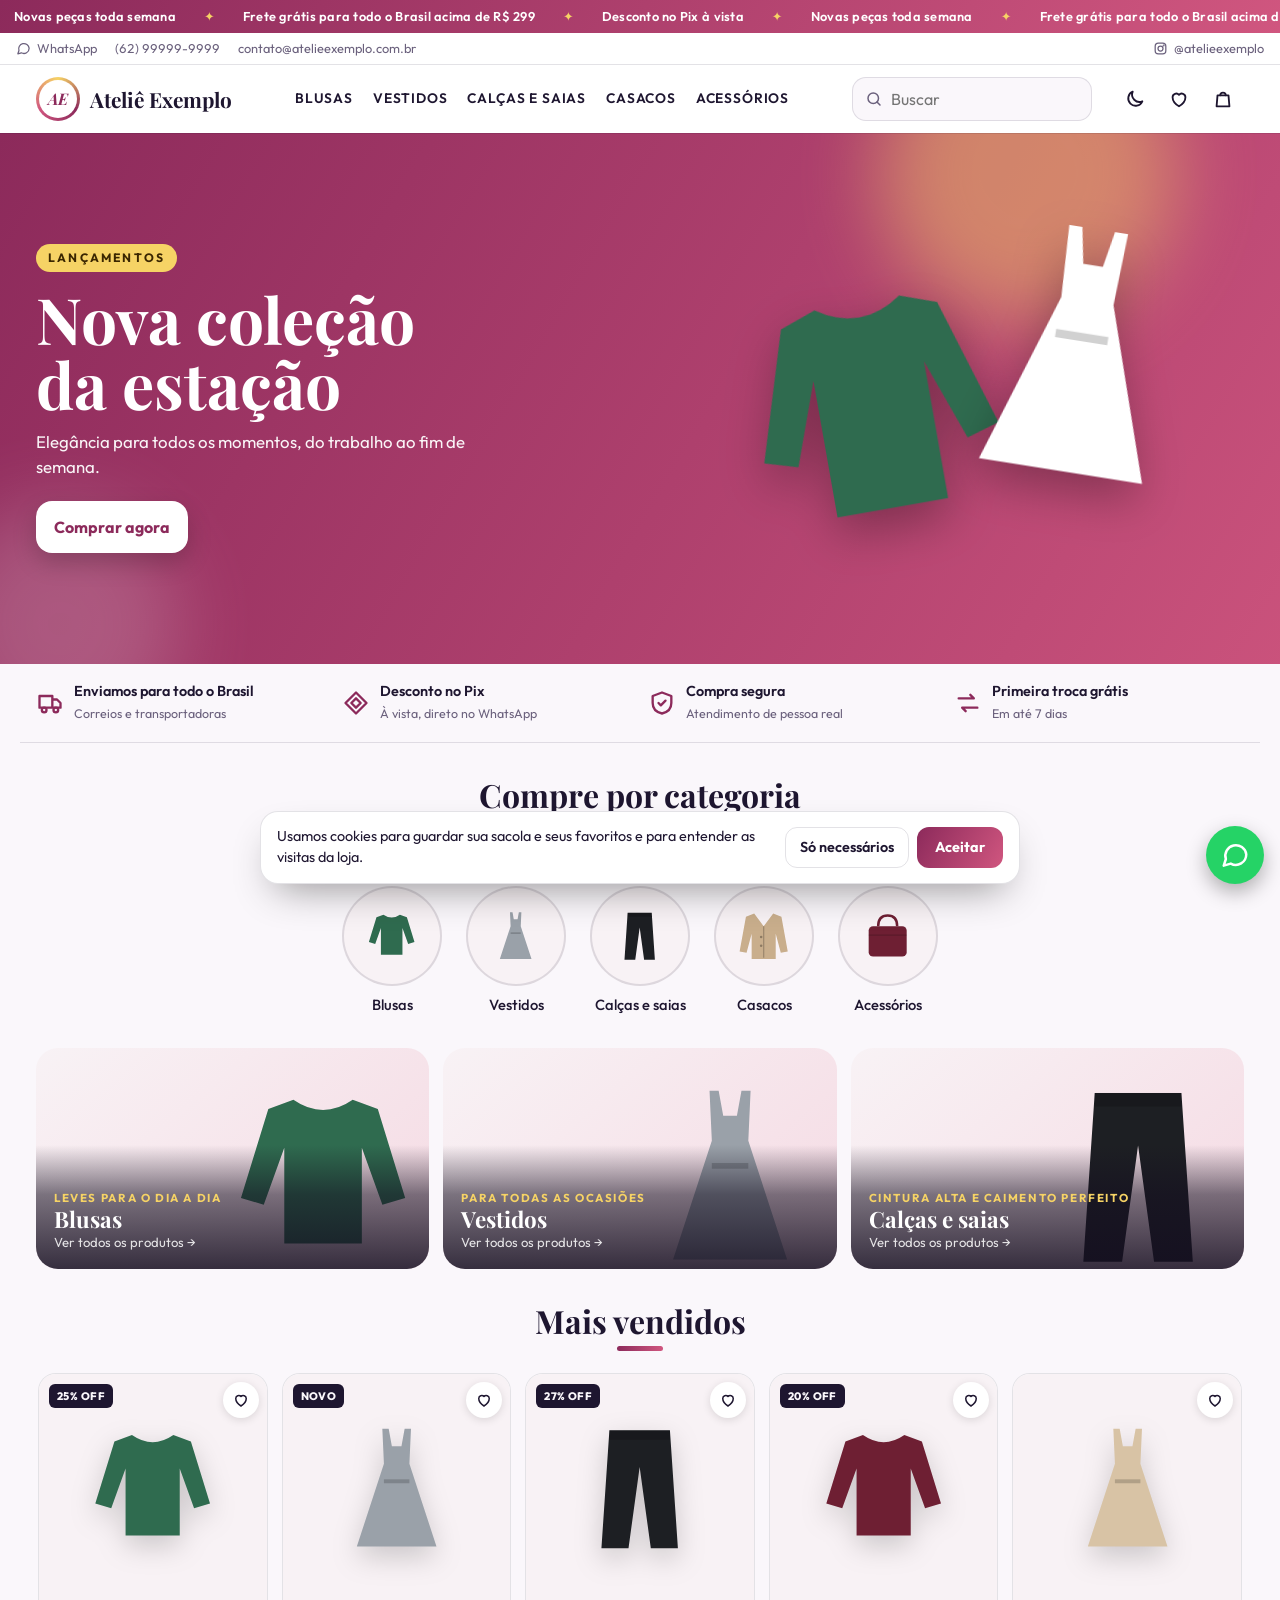
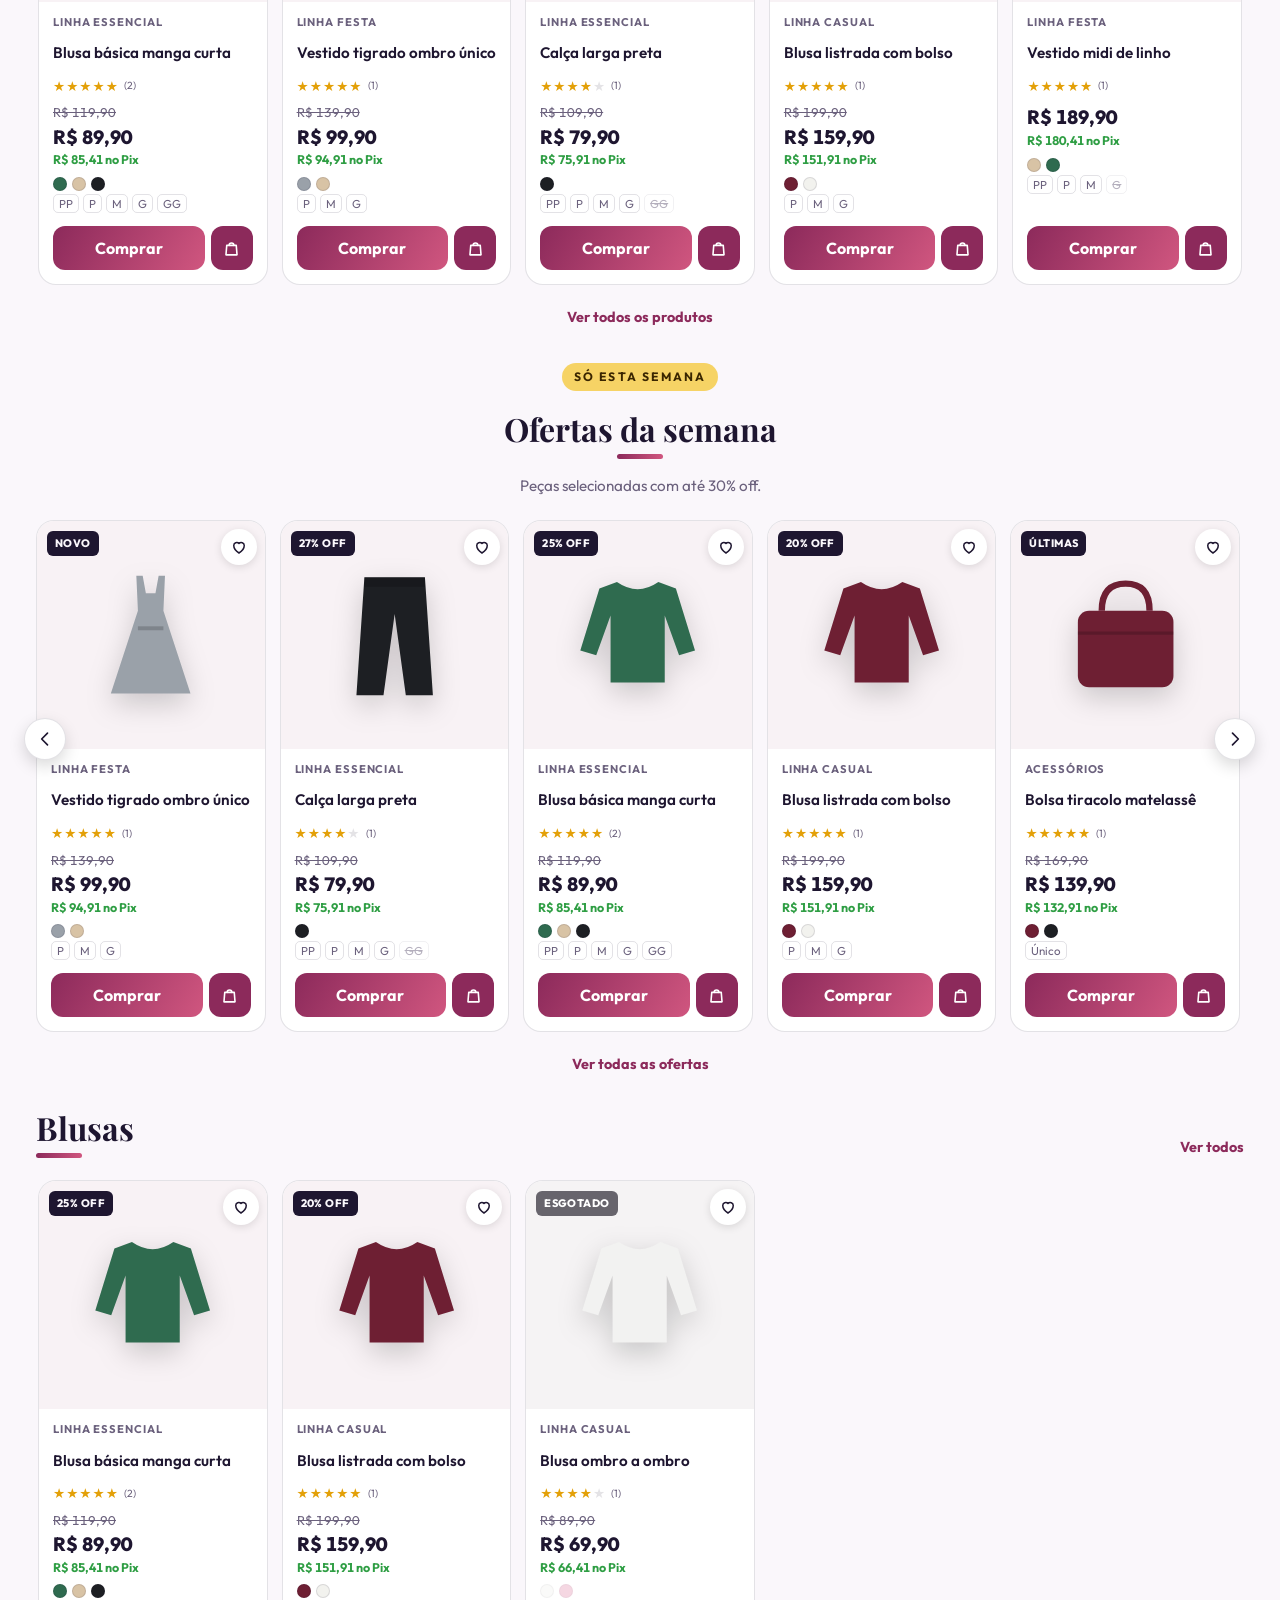
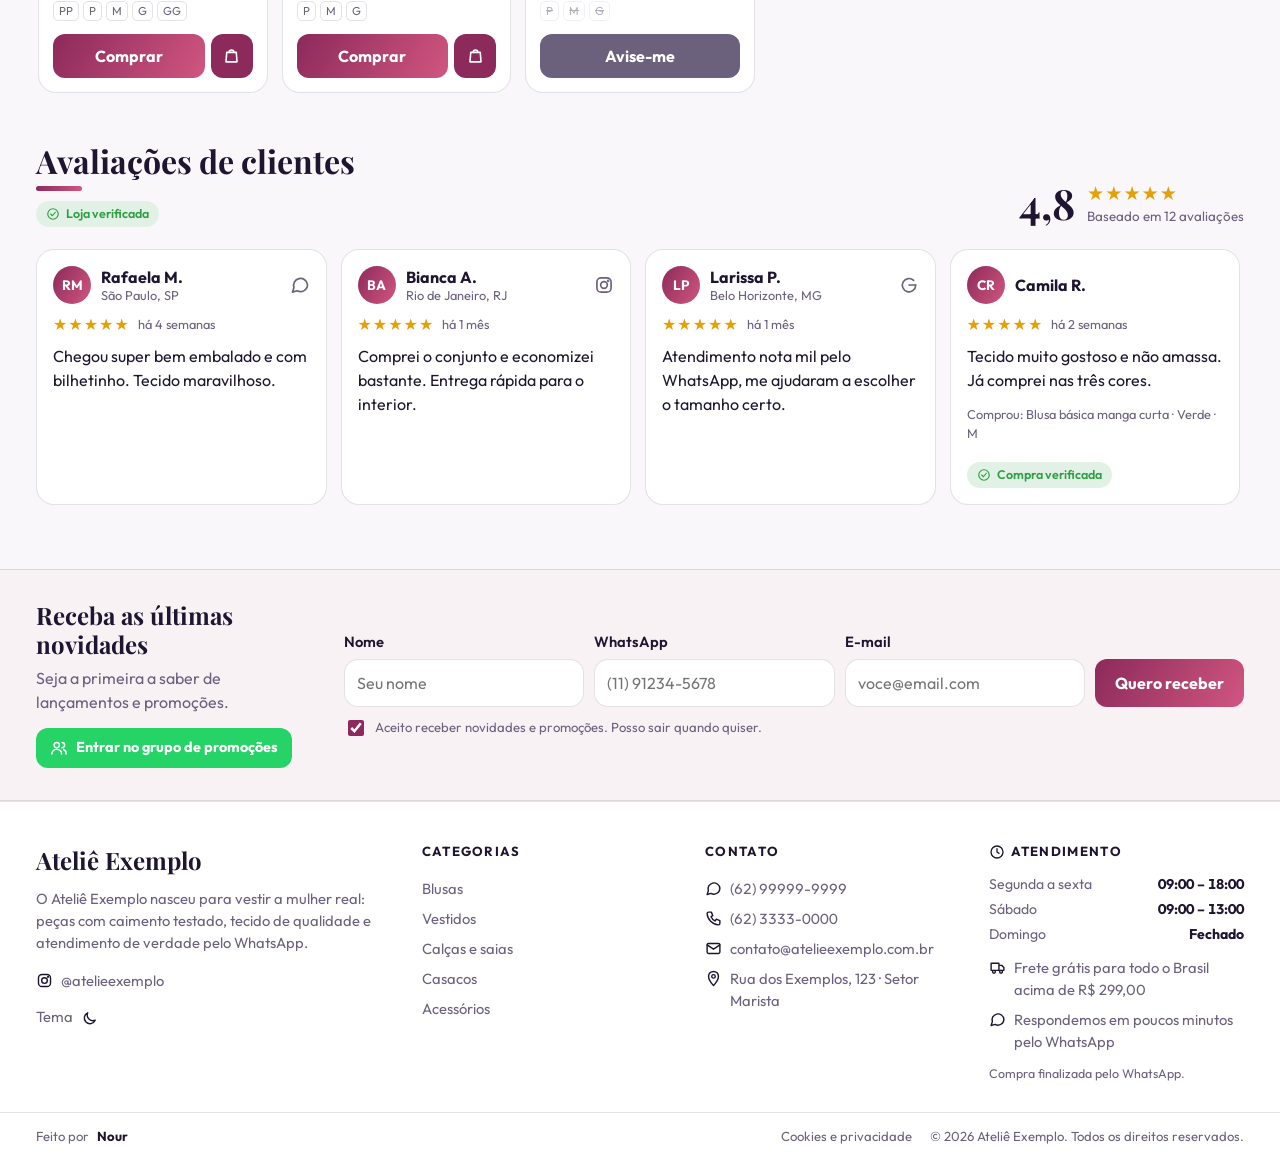
==== catalogo/index.html @ 8a50b418 "Catálogo digital: loja no padrão do Nour Bio Site com 20 modelos prontos Vitrine para lojas de produ" ====
<!doctype html>
<html lang="pt-BR">
<head>
<meta charset="utf-8">
<meta name="viewport" content="width=device-width, initial-scale=1, viewport-fit=cover">
<meta name="theme-color" content="#8C2A5B">
<title>Catálogo</title>
<meta name="description" content="Catálogo digital com pedido pelo WhatsApp.">
<link rel="preconnect" href="https://fonts.googleapis.com">
<link rel="preconnect" href="https://fonts.gstatic.com" crossorigin>
<link href="https://fonts.googleapis.com/css2?family=Playfair+Display:ital,wght@0,700;1,700&family=Outfit:wght@400;500;600;700;800&display=swap" rel="stylesheet">
<link rel="stylesheet" href="css/catalogo.css">
</head>
<body>
<div id="app"></div>
<script>
/* ?modelo=pet-shop abre um modelo pronto da pasta modelos/ (para demonstração); sem isso, usa js/dados.js */
(function () {
  var m = (location.search.match(/[?&]modelo=([a-z0-9-]+)/) || [])[1];
  var fila = [m ? 'modelos/' + m + '.js' : 'js/dados.js', 'js/catalogo.js'];
  (function next() { var src = fila.shift(); if (!src) return; var s = document.createElement('script'); s.src = src; s.onload = next; s.onerror = function () { if (m) location.replace(location.pathname); }; document.body.appendChild(s); })();
})();
</script>
</body>
</html>
---- catalogo/css/catalogo.css ----
/* =====================================================================
   Nour Catálogo · visual no padrão do Nour Bio Site
   Layout: loja de largura cheia (até 1240px) com faixa, contatos, menu,
   banner, categorias e vitrines em carrossel; tema claro e escuro.
   ===================================================================== */
:root{
  color-scheme:light;
  /* cores da loja (sobrescritas por dados.js) */
  --p1:#8C2A5B;--p2:#D0567F;--p3:#F6D365;--on3:#3A2600;--hi:#fff;
  /* neutros do Bio Site */
  --ink:#1E1630;--muted:#6B617D;--line:rgba(30,22,48,.12);--bgx:#FAF7FB;--card:#fff;--soft:color-mix(in srgb,var(--p1) 6%,#fff);
  --ok:#2F9E44;--zap:#25D366;--star:#E3A008;--low:#B7791F;--no:#C92A2A;
  --fh:'Playfair Display',Georgia,serif;
  --fb:'Outfit',system-ui,-apple-system,'Segoe UI',Roboto,sans-serif;
  --gut-l:max(16px,env(safe-area-inset-left,0px));
  --gut-r:max(16px,env(safe-area-inset-right,0px));
}
@media (prefers-color-scheme:dark){:root:not([data-theme="light"]){
  color-scheme:dark;--ink:#F1ECF6;--muted:#A99FB8;--line:rgba(241,236,246,.13);--bgx:#141019;--card:#1D1724;--soft:color-mix(in srgb,var(--p1) 14%,#1D1724);
  --star:#F2C14E;--low:#E8B25A;--no:#F07878}}
:root[data-theme="dark"]{
  color-scheme:dark;--ink:#F1ECF6;--muted:#A99FB8;--line:rgba(241,236,246,.13);--bgx:#141019;--card:#1D1724;--soft:color-mix(in srgb,var(--p1) 14%,#1D1724);
  --star:#F2C14E;--low:#E8B25A;--no:#F07878}
*,*::before,*::after{box-sizing:border-box}
html{-webkit-text-size-adjust:100%}
body{margin:0;background:var(--bgx);color:var(--ink);font:400 16px/1.5 var(--fb);overflow-x:hidden}
body::before{content:"";position:fixed;inset:0 0 auto;height:env(safe-area-inset-top,0px);z-index:40;background:var(--card)}
button,input,select,textarea{font:inherit;color:inherit}
button{cursor:pointer}
a{color:inherit;text-decoration:none}
p{margin:0}
img{max-width:100%}
[hidden]{display:none!important}
:focus-visible{outline:3px solid color-mix(in srgb,var(--p1) 60%,#fff);outline-offset:2px}
.num{font-variant-numeric:tabular-nums}
.wrap{padding-left:var(--gut-l);padding-right:var(--gut-r);max-width:1240px;margin-left:auto;margin-right:auto}
#main{min-height:50vh}

/* ---------- topo: faixa, contatos e menu ---------- */
.topo{position:sticky;top:env(safe-area-inset-top,0px);z-index:30;background:var(--card);box-shadow:0 1px 0 var(--line)}
.tick{overflow:hidden;background:linear-gradient(120deg,var(--p1),var(--p2));color:var(--hi);font-weight:600;font-size:.8rem;white-space:nowrap;letter-spacing:.02em}
.tick div{display:inline-block;padding:7px 0;animation:marq 32s linear infinite}
.tick span{margin:0 14px}
.tick span:nth-child(even){color:var(--p3)}
@keyframes marq{to{transform:translateX(-50%)}}
.info{display:flex;align-items:center;gap:18px;font-size:.8rem;color:var(--muted);padding-block:6px;border-bottom:1px solid var(--line);max-width:none}
.info a,.info span{display:inline-flex;align-items:center;gap:6px;white-space:nowrap}
.info svg{width:15px;height:15px}
.info .r{margin-left:auto}
.nav{display:flex;align-items:center;gap:22px;padding-block:12px}
.logo{display:flex;align-items:center;gap:10px;min-width:0;flex:none}
.logo b{font-family:var(--fh);font-size:1.3rem;line-height:1.1;white-space:nowrap}
.ring{position:relative;width:44px;height:44px;flex:none}
.ring::before{content:"";position:absolute;inset:0;border-radius:50%;background:conic-gradient(var(--p3),var(--p1),var(--p2),var(--p3))}
.ring .in{position:absolute;inset:3px;border-radius:50%;background:var(--card);display:grid;place-items:center;overflow:hidden;font-family:var(--fh);font-style:italic;font-weight:700;color:var(--p1)}
.ring .in img{width:100%;height:100%;object-fit:cover}
.cats{display:flex;gap:20px;margin:0 auto;font-weight:600;font-size:.86rem;letter-spacing:.06em;text-transform:uppercase;overflow-x:auto;scrollbar-width:none}
.cats a{white-space:nowrap;padding:6px 0;border-bottom:2px solid transparent;transition:border-color .2s,color .2s}
.cats a:hover{color:var(--p1);border-color:var(--p1)}
.search{display:flex;align-items:center;gap:8px;background:var(--bgx);border:1.5px solid var(--line);border-radius:14px;padding:0 12px;color:var(--muted);min-width:0;flex:0 1 240px}
.search:focus-within{border-color:var(--p1)}
.search svg{width:18px;height:18px;flex:none}
.search input{flex:1;min-width:0;border:0;background:none;padding:9px 0;font-size:16px;outline:0;color:var(--ink)}
.tools{display:flex;gap:2px;flex:none}
.ib{position:relative;width:42px;height:42px;border:0;background:none;border-radius:12px;display:grid;place-items:center;color:var(--ink)}
.ib:hover{background:var(--soft)}
.ib svg{width:22px;height:22px}
.nb{position:absolute;top:2px;right:0;min-width:18px;height:18px;padding:0 5px;border-radius:999px;background:var(--p1);color:var(--hi);font-size:.68rem;font-weight:800;display:grid;place-items:center}

/* ---------- banner ---------- */
.banners{position:relative;max-width:1240px;margin:0 auto}
.slides{display:grid}
.slide{grid-area:1/1;opacity:0;visibility:hidden;transition:opacity .7s,visibility .7s}
.slide.on{opacity:1;visibility:visible}
.slide img{display:block;width:100%;height:auto;aspect-ratio:1920/700;object-fit:cover}
.dots-b{position:absolute;left:0;right:0;bottom:12px;display:flex;justify-content:center;gap:8px}
.dots-b button{width:10px;height:10px;border-radius:999px;border:0;background:rgba(255,255,255,.6);padding:0;transition:width .3s}
.dots-b button[aria-pressed="true"]{width:26px;background:#fff}
@media (max-width:700px){.slide img{aspect-ratio:800/1000}}
.hero{position:relative;overflow:hidden;color:var(--hi);background:linear-gradient(120deg,var(--p1),var(--p2),var(--p1));background-size:220% 220%;animation:flow 12s ease infinite}
@keyframes flow{0%{background-position:0 50%}50%{background-position:100% 50%}100%{background-position:0 50%}}
.blob{position:absolute;border-radius:50%;filter:blur(40px);pointer-events:none;animation:float 9s ease-in-out infinite}
.b1{width:300px;height:300px;background:var(--p3);opacity:.45;top:-110px;right:8%}
.b2{width:240px;height:240px;background:#fff;opacity:.18;bottom:-80px;left:-60px;animation-delay:-3s}
@keyframes float{0%,100%{transform:translate(0,0)}50%{transform:translate(14px,-18px)}}
.hero .in{position:relative;z-index:1;display:grid;grid-template-columns:minmax(0,1.1fr) minmax(0,.9fr);align-items:center;gap:24px;padding-block:52px}
.kick{display:inline-block;font-size:.76rem;font-weight:700;letter-spacing:.18em;text-transform:uppercase;background:var(--p3);color:var(--on3);border-radius:999px;padding:5px 12px}
.hero h1{font-family:var(--fh);font-size:clamp(2.3rem,5.5vw,4rem);line-height:1.02;margin:14px 0 12px;text-wrap:balance}
.hero p{max-width:42ch;opacity:.95;margin-bottom:22px;font-size:1.05rem}
.cta.light{display:inline-flex;width:auto;background:#fff;color:var(--p1);box-shadow:0 10px 24px rgba(0,0,0,.2)}
.hart{position:relative;aspect-ratio:1.25;max-width:100%}
.hart span{position:absolute;width:62%}
.hart .h0{left:0;top:14%;transform:rotate(-10deg)}
.hart .h1{right:0;top:0;transform:rotate(9deg)}
.hart .art{width:100%;height:auto;filter:drop-shadow(0 18px 24px rgba(0,0,0,.3))}
.hart.photo img{width:100%;height:100%;object-fit:cover;border-radius:24px}
@media (max-width:760px){.hero .in{grid-template-columns:1fr;padding-block:34px 28px}.hart{max-width:300px;justify-self:center;width:100%}}

/* benefícios */
.perks{display:grid;grid-template-columns:repeat(4,minmax(0,1fr));gap:16px;padding-block:18px;border-bottom:1px solid var(--line)}
.perk{display:flex;gap:10px;align-items:center;min-width:0}
.perk svg{width:28px;height:28px;flex:none;color:var(--p1)}
.perk b{display:block;font-size:.9rem;font-weight:600;line-height:1.25}
.perk small{color:var(--muted);font-size:.78rem}
@media (max-width:860px){.perks{grid-template-columns:repeat(2,minmax(0,1fr))}}

/* ---------- títulos de seção ---------- */
.sec{padding-block:34px 0}
.sec-head{display:flex;align-items:flex-end;justify-content:space-between;gap:12px;margin-bottom:18px;flex-wrap:wrap}
.sec-head.center{flex-direction:column;align-items:center;text-align:center}
.h{font-family:var(--fh);font-size:clamp(1.5rem,3vw,2rem);font-weight:700;line-height:1.1;margin:0;text-wrap:balance}
.h::after{content:"";display:block;width:46px;height:5px;border-radius:5px;margin-top:8px;background:linear-gradient(90deg,var(--p1),var(--p2))}
.center .h::after{margin-left:auto;margin-right:auto}
.subt{color:var(--muted);font-size:.95rem;margin-top:4px}
.more{font-weight:700;font-size:.9rem;color:var(--p1);white-space:nowrap}
.more.end{display:block;text-align:center;margin-top:6px}

/* categorias */
.circles{display:flex;gap:20px;justify-content:center;overflow-x:auto;padding:4px 2px 10px;scrollbar-width:none}
.circle{display:flex;flex-direction:column;align-items:center;gap:8px;flex:none;font-weight:500;font-size:.92rem;text-align:center;width:104px}
.circle .c{width:100px;height:100px;border-radius:50%;background:var(--soft);display:grid;place-items:center;overflow:hidden;border:2px solid var(--line);transition:border-color .25s,transform .25s,box-shadow .25s}
.circle .c img{width:100%;height:100%;object-fit:cover}
.circle .c .art{width:66%;height:66%}
.circle:hover .c{border-color:var(--p1);transform:translateY(-4px);box-shadow:0 12px 22px color-mix(in srgb,var(--p1) 22%,transparent)}
@media (max-width:640px){.circles{justify-content:flex-start}.circle{width:84px}.circle .c{width:78px;height:78px}}
.catcards{display:grid;grid-template-columns:repeat(3,minmax(0,1fr));gap:14px;margin-top:22px}
.catcard{position:relative;display:block;border-radius:22px;overflow:hidden;aspect-ratio:16/9;max-width:100%;background:linear-gradient(140deg,var(--soft),color-mix(in srgb,var(--p2) 22%,var(--card)))}
.catcard img{position:absolute;inset:0;width:100%;height:100%;object-fit:cover;transition:transform .6s}
.catcard .art{position:absolute;right:-2%;top:6%;width:58%;height:auto;transition:transform .6s}
.catcard:hover img,.catcard:hover .art{transform:scale(1.07) rotate(-2deg)}
.catcard .t{position:absolute;left:0;right:0;bottom:0;padding:44px 18px 16px;background:linear-gradient(rgba(20,14,32,0),rgba(20,14,32,.55) 40%,rgba(20,14,32,.85));color:#fff;display:flex;flex-direction:column}
.catcard .t em{font-style:normal;font-size:.72rem;font-weight:700;letter-spacing:.14em;text-transform:uppercase;color:var(--p3)}
.catcard .t b{font-family:var(--fh);font-size:1.4rem;line-height:1.1}
.catcard .t small{opacity:.85;font-size:.82rem;margin-top:2px}
@media (max-width:760px){.catcards{grid-template-columns:1fr}}

/* ---------- vitrine em carrossel ---------- */
.rail-w{position:relative}
.rail{display:grid;grid-auto-flow:column;grid-auto-columns:minmax(220px,1fr);gap:14px;overflow-x:auto;scroll-snap-type:x mandatory;padding:4px 2px 16px;scrollbar-width:none}
.rail::-webkit-scrollbar{display:none}
.rail>*{scroll-snap-align:start}
@media (min-width:1000px){.rail{grid-auto-columns:calc((100% - 56px)/5)}}
@media (max-width:560px){.rail{grid-auto-columns:62%}}
.arr{position:absolute;top:38%;z-index:3;width:42px;height:42px;border-radius:50%;border:1px solid var(--line);background:var(--card);color:var(--ink);display:grid;place-items:center;box-shadow:0 6px 16px rgba(0,0,0,.15)}
.arr svg{width:20px;height:20px}
.arr.prev{left:-12px}.arr.next{right:-12px}
.arr:hover{background:var(--p1);color:var(--hi);border-color:var(--p1)}
@media (hover:none){.arr{display:none}}

/* ---------- cartão de produto ---------- */
.pc{position:relative;display:flex;flex-direction:column;background:var(--card);border:1px solid var(--line);border-radius:18px;overflow:hidden;min-width:0;transition:transform .25s,box-shadow .25s}
.pc:hover{transform:translateY(-3px);box-shadow:0 16px 30px -14px color-mix(in srgb,var(--p1) 40%,transparent)}
.ph{position:relative;display:block;width:100%;aspect-ratio:1;max-width:100%;border:0;padding:0;background:var(--soft);overflow:hidden}
.lay{position:absolute;inset:0;display:grid;place-items:center;transition:opacity .45s,transform .7s}
.lay img{width:100%;height:100%;object-fit:cover}
.lay .art{width:70%;height:70%;filter:drop-shadow(0 10px 14px rgba(0,0,0,.18))}
.lay.b{opacity:0;background:color-mix(in srgb,var(--p2) 12%,var(--card))}
@media (hover:hover){
  .pc:hover .lay.a{transform:scale(1.06)}
  .pc:hover .lay.b{opacity:1;transform:scale(1.1)}
  .pc:hover .lay.a:only-of-type{transform:scale(1.1)}
  .pc:hover .quick{transform:none}
}
.quick{position:absolute;left:10px;right:10px;bottom:10px;z-index:2;background:rgba(20,14,32,.82);color:#fff;font-size:.8rem;font-weight:600;padding:9px;border-radius:12px;text-align:center;transform:translateY(150%);transition:transform .3s;-webkit-backdrop-filter:blur(4px);backdrop-filter:blur(4px)}
@media (hover:none){.quick{display:none}}
.tag{position:absolute;top:10px;left:10px;z-index:2;background:var(--ink);color:var(--bgx);font-size:.68rem;font-weight:800;letter-spacing:.04em;padding:4px 8px;border-radius:6px}
.tag.out{background:var(--muted);color:#fff}
.fav{position:absolute;top:8px;right:8px;z-index:3;width:36px;height:36px;border-radius:50%;border:0;background:var(--card);color:var(--ink);display:grid;place-items:center;box-shadow:0 2px 8px rgba(0,0,0,.12)}
.fav svg{width:18px;height:18px;transition:transform .2s}
.fav:active svg{transform:scale(1.3)}
.fav[aria-pressed="true"]{color:var(--no)}
.fav[aria-pressed="true"] svg{fill:currentColor}
.bd{display:flex;flex-direction:column;gap:3px;padding:12px 14px 14px;flex:1;min-width:0}
.brand{font-size:.7rem;font-weight:700;letter-spacing:.08em;text-transform:uppercase;color:var(--muted)}
.nm{border:0;background:none;padding:0;text-align:left;font-weight:600;font-size:.95rem;line-height:1.3;display:-webkit-box;-webkit-line-clamp:2;-webkit-box-orient:vertical;overflow:hidden;min-height:2.6em}
.rate{display:flex;align-items:center;gap:5px;font-size:.78rem;color:var(--muted)}
.stars{color:var(--line);letter-spacing:1px;font-size:.85rem}
.stars i{font-style:normal;color:var(--star)}
.desc{display:none;color:var(--muted);font-size:.88rem}
.prices{display:flex;flex-direction:column;margin-top:4px}
.prices s{font-size:.8rem;color:var(--muted)}
.prices b{font-size:1.2rem;font-weight:800;color:var(--ink)}
.prices small{font-size:.78rem;font-weight:700;color:var(--ok)}
.dots{display:flex;gap:5px;margin-top:4px}
.dots i{width:14px;height:14px;border-radius:50%;border:1px solid var(--line)}
.dots i.no{opacity:.35}
.sizes{display:flex;flex-wrap:wrap;gap:4px;font-size:.72rem;color:var(--muted)}
.sizes span,.sizes s{border:1px solid var(--line);border-radius:5px;padding:0 5px}
.sizes s{opacity:.5}
.acts{display:flex;gap:6px;margin-top:auto;padding-top:10px}
.want{flex:1;display:block;border:0;border-radius:12px;padding:10px;font-weight:700;color:var(--hi);text-align:center;background:linear-gradient(120deg,var(--p1),var(--p2))}
.bagb{flex:none;width:42px;border:0;border-radius:12px;background:var(--p1);color:var(--hi);display:grid;place-items:center}
.bagb svg{width:19px;height:19px}
.pc.off .ph{filter:grayscale(.7)}
.pc.off .want{background:var(--muted)}

/* ---------- ofertas ---------- */
.ofertas .kick{margin-bottom:8px}

/* ---------- avaliações ---------- */
.rev-head{display:flex;justify-content:space-between;align-items:flex-end;gap:16px;flex-wrap:wrap;margin-bottom:18px}
.vf{display:inline-flex;align-items:center;gap:6px;align-self:flex-start;background:color-mix(in srgb,var(--ok) 14%,var(--card));color:var(--ok);font-size:.78rem;font-weight:600;border-radius:999px;padding:4px 10px;margin-top:10px}
.vf svg{width:14px;height:14px}
.revs-rail{grid-auto-columns:minmax(260px,1fr)}
@media (min-width:1000px){.revs-rail{grid-auto-columns:calc((100% - 42px)/4)}}
.rev .nm2{display:flex;flex-direction:column;line-height:1.25;flex:1;min-width:0}
.rev .nm2 small{color:var(--muted)}
.rev img.av{object-fit:cover;padding:0}
.src{color:var(--muted)}
.src svg{width:20px;height:20px}
.when{display:flex;align-items:center;gap:8px}
.when .stars{font-size:1rem}
.bought{color:var(--muted)}
.rev p{flex:1}
.score{display:flex;align-items:center;gap:12px}
.score>b{font-family:var(--fh);font-size:2.6rem;line-height:1}
.score span{display:flex;flex-direction:column}
.score .stars{font-size:1.2rem}
.score small{color:var(--muted)}
.revs{display:grid;grid-template-columns:repeat(3,minmax(0,1fr));gap:14px}
@media (max-width:860px){.revs{grid-template-columns:1fr}}
.rev{background:var(--card);border:1px solid var(--line);border-radius:18px;padding:16px;display:flex;flex-direction:column;gap:8px}
.rev .who{display:flex;gap:10px;align-items:center}
.rev .who span:last-child{display:flex;flex-direction:column;line-height:1.2}
.av{width:38px;height:38px;border-radius:50%;background:linear-gradient(120deg,var(--p1),var(--p2));color:var(--hi);display:grid;place-items:center;font-weight:700;font-size:.85rem;flex:none}
.rev small{color:var(--muted);font-size:.8rem}

/* ---------- página de categoria ---------- */
.crumb{font-size:.85rem;color:var(--muted);margin-bottom:8px}
.crumb a{color:var(--p1);font-weight:600}
.list-page .h{margin-bottom:4px}
.toolbar{display:flex;flex-wrap:wrap;align-items:center;gap:10px;margin:18px 0}
.cnt{color:var(--muted);font-size:.9rem;margin-right:auto}
.chipsz{display:flex;flex-wrap:wrap;gap:6px}
.chipsz button{border:1.5px solid var(--line);background:var(--card);border-radius:999px;padding:5px 12px;font-weight:600;font-size:.85rem}
.chipsz button[aria-pressed="true"]{background:linear-gradient(120deg,var(--p1),var(--p2));border-color:transparent;color:var(--hi)}
.sort{display:flex;align-items:center;gap:6px;font-size:.85rem;color:var(--muted)}
.sort select{border:1.5px solid var(--line);background:var(--card);border-radius:12px;padding:7px 10px;color:var(--ink)}
.vt{display:inline-flex;border:1.5px solid var(--line);border-radius:12px;overflow:hidden}
.vt button{border:0;background:var(--card);width:40px;height:36px;display:grid;place-items:center;color:var(--muted)}
.vt button[aria-pressed="true"]{background:var(--ink);color:var(--bgx)}
.vt svg{width:18px;height:18px}
.grid{display:grid;grid-template-columns:repeat(auto-fill,minmax(220px,1fr));gap:16px}
@media (max-width:560px){.grid{grid-template-columns:repeat(2,minmax(0,1fr));gap:10px}.bd{padding:10px}.nm{font-size:.88rem}}
.grid.as-list{grid-template-columns:1fr}
.as-list .pc{flex-direction:row}
.as-list .ph{width:220px;flex:none}
.as-list .bd{padding:16px 18px}
.as-list .nm{font-size:1.1rem;min-height:0}
.as-list .desc{display:block}
.as-list .acts{max-width:340px}
@media (max-width:560px){.as-list .ph{width:120px}.as-list .desc{display:none}}
.empty{text-align:center;color:var(--muted);padding:50px 10px}
.empty b{display:block;color:var(--ink);font-size:1.1rem;margin-bottom:4px}

/* ---------- cadastro de novidades ---------- */
.news{margin-top:48px;background:var(--soft);border-block:1px solid var(--line)}
.news .in{display:grid;grid-template-columns:minmax(0,280px) minmax(0,1fr);gap:28px;align-items:center;padding-block:32px}
.news .copy b{font-family:var(--fh);font-size:1.5rem;line-height:1.15}
.news .copy p{color:var(--muted);margin-top:6px}
.grp{display:inline-flex;align-items:center;gap:8px;margin-top:14px;background:var(--zap);color:#fff;font-weight:700;font-size:.9rem;border-radius:12px;padding:9px 14px}
.grp svg{width:18px;height:18px}
.nform{display:grid;grid-template-columns:repeat(3,minmax(0,1fr)) auto;gap:10px;align-items:end}
.nform .want{padding:12px 20px;white-space:nowrap}
.ok-mkt{grid-column:1/-1;display:flex;gap:8px;align-items:center;font-size:.82rem;color:var(--muted)}
.ok-mkt input{accent-color:var(--p1);width:16px;height:16px}
.thanks{grid-column:1/-1;display:flex;gap:8px;align-items:center;font-weight:600}
.thanks svg{width:22px;height:22px;color:var(--ok);flex:none}
.thanks a{color:var(--p1);text-decoration:underline}
@media (max-width:860px){.news .in{grid-template-columns:1fr}.nform{grid-template-columns:1fr}}

/* ---------- rodapé do cliente ---------- */
.foot-c{background:var(--card);border-top:1px solid var(--line);padding-bottom:env(safe-area-inset-bottom,0px)}
.news+.foot-c,.foot-c{margin-top:0}
#main:not(:has(.news))+.foot-c{margin-top:48px}
.cols4{display:grid;grid-template-columns:minmax(0,1.4fr) repeat(3,minmax(0,1fr));gap:28px;padding-block:40px 28px}
@media (max-width:900px){.cols4{grid-template-columns:1fr 1fr}}
@media (max-width:560px){.cols4{grid-template-columns:1fr}}
.foot-c h4{display:flex;align-items:center;gap:6px;margin:0 0 12px;font-size:.82rem;letter-spacing:.1em;text-transform:uppercase}
.foot-c h4 svg{width:16px;height:16px}
.about p{color:var(--muted);font-size:.92rem;margin:10px 0 12px}
.fname{font-family:var(--fh);font-size:1.5rem}
.flogo{max-height:46px;width:auto}
.ln{display:flex;align-items:flex-start;gap:8px;color:var(--muted);font-size:.92rem;padding:4px 0;border:0;background:none;text-align:left}
.ln svg{width:17px;height:17px;flex:none;margin-top:2px;color:var(--ink)}
a.ln:hover{color:var(--p1)}
.themeb{align-items:center;margin-top:6px}
.hrs{display:grid;gap:4px;font-size:.88rem;margin-bottom:8px}
.hrs div{display:flex;justify-content:space-between;gap:10px}
.hrs span{color:var(--muted)}
.fin{display:block;color:var(--muted);font-size:.78rem;margin-top:8px}
.bottom{border-top:1px solid var(--line);font-size:.82rem;color:var(--muted)}
.bottom .wrap{display:flex;justify-content:space-between;align-items:center;gap:12px;flex-wrap:wrap;padding-block:14px}
.bottom nav{display:flex;flex-wrap:wrap;gap:6px 18px;align-items:center}
.bottom a:hover,.lk:hover{color:var(--ink)}
.lk{border:0;background:none;padding:0;color:inherit;font-size:inherit}
.madeby{display:inline-flex;align-items:center;gap:8px}
.madeby b{color:var(--ink);font-weight:700}
.madeby img{max-height:22px;width:auto}

/* botão do WhatsApp */
.fab{position:fixed;right:max(16px,env(safe-area-inset-right,0px));bottom:calc(16px + env(safe-area-inset-bottom,0px));z-index:24;width:58px;height:58px;border-radius:50%;display:grid;place-items:center;background:var(--zap);color:#fff;box-shadow:0 8px 20px rgba(0,0,0,.3)}
.fab svg{width:30px;height:30px}

/* ---------- janelas (produto e sacola) ---------- */
dialog{border:0;padding:0;background:transparent;color:var(--ink);max-width:none;max-height:none;width:100%;height:100%;margin:0;overflow:hidden}
dialog::backdrop{background:rgba(20,14,32,.55)}
.sheet{position:absolute;left:0;right:0;bottom:0;max-width:540px;margin:0 auto;max-height:calc(94% - env(safe-area-inset-top,0px));display:flex;flex-direction:column;background:var(--bgx);border-radius:26px 26px 0 0;overflow:hidden;animation:sheet .28s ease}
@keyframes sheet{from{transform:translateY(40px);opacity:.4}}
.sheet .scroll{overflow-y:auto;overscroll-behavior:contain;flex:1;min-height:0}
.sheet .foot{padding:12px max(16px,env(safe-area-inset-right,0px)) calc(14px + env(safe-area-inset-bottom,0px)) max(16px,env(safe-area-inset-left,0px));background:var(--card);border-top:1px solid var(--line);display:flex;gap:10px;align-items:center}
.sheet .foot .cta{flex:1}
.x{position:absolute;top:12px;right:12px;z-index:4;width:40px;height:40px;border-radius:50%;border:0;background:var(--card);color:var(--ink);display:grid;place-items:center;box-shadow:0 2px 10px rgba(0,0,0,.2)}
.x svg{width:18px;height:18px}
.cta{display:flex;align-items:center;justify-content:center;gap:10px;width:100%;border:0;border-radius:16px;padding:14px 18px;font-weight:700;font-size:1rem;color:var(--hi);background:linear-gradient(120deg,var(--p1),var(--p2));box-shadow:0 10px 24px color-mix(in srgb,var(--p1) 35%,transparent)}
.cta.zap{background:var(--zap);color:#fff;box-shadow:0 10px 24px rgba(37,211,102,.35)}
.cta[aria-disabled="true"]{opacity:.55}
.cta svg{width:22px;height:22px}
.cta .sp{margin-left:auto}
.want:active,.cta:active{transform:scale(.98)}
.step{display:inline-flex;align-items:center;background:var(--soft);border:1px solid var(--line);border-radius:12px;padding:3px;flex:none}
.step button{width:34px;height:32px;border:0;border-radius:9px;background:linear-gradient(120deg,var(--p1),var(--p2));color:var(--hi);font-size:1.2rem;line-height:1;font-weight:700}
.step button:disabled{opacity:.35;cursor:not-allowed}
.step b{min-width:30px;text-align:center;font-weight:700}

/* produto */
.pd{display:grid;gap:4px}
.gal{background:var(--soft)}
.main-pic{aspect-ratio:1;max-width:100%;display:grid;place-items:center;overflow:hidden;cursor:zoom-in}
.main-pic img{width:100%;height:100%;object-fit:cover;transition:transform .35s}
.main-pic .art{width:72%;height:72%;transition:transform .35s;filter:drop-shadow(0 14px 20px rgba(0,0,0,.2))}
.main-pic:hover img,.main-pic:hover .art{transform:scale(1.3)}
.zoomed{display:grid;place-items:center;width:100%;height:100%;overflow:hidden}
.zoomed .art{transform:scale(1.7) translate(10%,8%)}
.thumbs{display:flex;gap:8px;padding:10px var(--gut-r) 12px var(--gut-l);overflow-x:auto}
.thumbs button{flex:none;width:64px;height:64px;border-radius:12px;border:2px solid transparent;background:var(--card);padding:4px;overflow:hidden}
.thumbs button[aria-pressed="true"]{border-color:var(--p1)}
.thumbs img,.thumbs .art,.thumbs .zoomed{width:100%;height:100%;object-fit:cover}
.pd .body{padding:16px var(--gut-r) 10px var(--gut-l);display:flex;flex-direction:column;gap:4px}
.pd h2{font-family:var(--fh);font-size:1.7rem;line-height:1.1;margin:0;text-wrap:balance}
.pp{display:flex;flex-direction:column;margin:8px 0 4px}
.pp s{color:var(--muted);font-size:.9rem}
.pp .offp{align-self:flex-start;font-size:.72rem;font-weight:800;background:var(--p3);color:var(--on3);border-radius:6px;padding:2px 7px;margin:2px 0}
.pp b{font-size:1.8rem;font-weight:800}
.pp small{color:var(--muted);font-size:.86rem}
.pp small:first-of-type{color:var(--ok);font-weight:700}
.opt-h{margin-top:14px;font-size:.78rem;font-weight:700;letter-spacing:.08em;text-transform:uppercase}
.opt-h span{text-transform:none;letter-spacing:0;font-weight:500;color:var(--muted);font-size:.92rem}
.sw{display:flex;flex-wrap:wrap;gap:8px;margin-top:6px}
.sw .col{width:38px;height:38px;border-radius:50%;border:3px solid var(--card);background:var(--c);box-shadow:0 0 0 1px var(--line);padding:0;position:relative}
.sw .col[aria-pressed="true"]{box-shadow:0 0 0 2px var(--p1)}
.sw .col.no::after{content:"";position:absolute;left:50%;top:-2px;bottom:-2px;width:2px;background:var(--no);transform:rotate(45deg)}
.sw .sz{min-width:46px;height:42px;padding:0 12px;border:1.5px solid var(--line);border-radius:12px;background:var(--card);font-weight:700}
.sw .sz[aria-pressed="true"]{background:var(--ink);color:var(--bgx);border-color:var(--ink)}
.sw .sz:disabled{opacity:.35;text-decoration:line-through;cursor:not-allowed}
.stock{font-size:.88rem;color:var(--muted);margin-top:8px}
.stock .low{color:var(--low);font-weight:700}
.stock .no{color:var(--no);font-weight:700}
.medidas{margin-top:10px;border:1px solid var(--line);border-radius:14px;background:var(--card)}
.medidas summary{display:flex;align-items:center;gap:8px;padding:10px 12px;font-weight:600;cursor:pointer;font-size:.92rem}
.medidas summary svg{width:18px;height:18px;color:var(--p1)}
.tbl{overflow-x:auto;padding:0 12px 12px}
.tbl table{border-collapse:collapse;width:100%;font-size:.85rem;font-variant-numeric:tabular-nums}
.tbl th,.tbl td{padding:6px 8px;border-bottom:1px solid var(--line);text-align:center}
.tbl th{font-size:.75rem;color:var(--muted)}
.pd .d{color:var(--muted);font-size:.92rem;margin-top:8px}
.pd .d b{color:var(--ink);font-weight:600}
.skuline{font-size:.75rem;color:var(--muted);margin-top:6px;font-family:ui-monospace,Menlo,monospace}
.pd-revs{padding:8px var(--gut-r) 18px var(--gut-l)}
.pd-revs h3{font-family:var(--fh);margin:0 0 10px}
.pd-revs .revs{grid-template-columns:1fr}

/* sacola */
.cart-h{padding:18px var(--gut-r) 6px var(--gut-l)}
.cart-h h2{font-family:var(--fh);font-size:1.6rem;margin:0}
.cart-h p{color:var(--muted);font-size:.9rem}
.clear{border:0;background:none;color:var(--muted);text-decoration:underline;font-size:.88rem;padding:4px}
.lines{padding:6px var(--gut-r) 0 var(--gut-l);display:grid;gap:10px}
.line{display:flex;gap:12px;align-items:center;background:var(--card);border:1px solid var(--line);border-radius:16px;padding:10px}
.line .th{flex:none;width:58px;height:58px;border-radius:12px;background:var(--soft);display:grid;place-items:center;overflow:hidden}
.line .th img{width:100%;height:100%;object-fit:cover}
.line .th .art{width:80%;height:80%}
.line .info{flex:1;min-width:0}
.line .info b{display:block;font-weight:600;line-height:1.25}
.line .info small{display:block;color:var(--muted);font-size:.82rem}
.line .v{font-weight:700;color:var(--p1)}
.frete-bar{margin:12px var(--gut-r) 0 var(--gut-l);font-size:.86rem;display:grid;gap:6px}
.frete-bar i{display:block;height:8px;border-radius:99px;background:var(--line);overflow:hidden}
.frete-bar em{display:block;height:100%;background:linear-gradient(90deg,var(--p1),var(--p2));border-radius:99px}
.form{padding:16px var(--gut-r) 6px var(--gut-l);display:grid;gap:14px}
.form h3{margin:0;font-size:1rem;font-weight:700}
.seg{display:grid;grid-template-columns:1fr 1fr;gap:8px}
.seg.col{grid-template-columns:1fr}
.seg button{border:1.5px solid var(--line);background:var(--card);border-radius:14px;padding:10px 12px;text-align:left;display:flex;flex-direction:column;gap:2px}
.seg button b{font-weight:700}
.seg button small{color:var(--muted);font-size:.8rem}
.seg button[aria-pressed="true"]{border-color:var(--p1);box-shadow:0 0 0 3px color-mix(in srgb,var(--p1) 22%,transparent)}
.seg.pay{grid-template-columns:repeat(3,minmax(0,1fr))}
.seg.pay button{text-align:center;align-items:center;font-weight:600;font-size:.86rem}
.field{display:grid;gap:6px}
.field span{font-weight:600;font-size:.92rem}
.field input{width:100%;border:1.5px solid var(--line);border-radius:14px;background:var(--card);padding:11px 12px;font-size:16px}
.field input:focus{outline:0;border-color:var(--p1)}
.field em{font-style:normal;color:var(--no);font-size:.82rem;font-weight:600}
.sum{margin:4px var(--gut-r) 18px var(--gut-l);background:var(--card);border:1px solid var(--line);border-radius:16px;padding:12px 14px;display:grid;gap:6px}
.sum div{display:flex;justify-content:space-between;gap:10px}
.sum .pixd{color:var(--ok);font-weight:600}
.sum .tot{border-top:1px dashed var(--line);padding-top:8px;margin-top:2px;font-weight:800;font-size:1.1rem}
.cart-empty{text-align:center;padding:40px 20px;color:var(--muted)}
.cart-empty b{display:block;color:var(--ink);font-size:1.15rem;margin-bottom:6px}

/* aviso de cookies */
.cookie{position:fixed;left:var(--gut-l);right:var(--gut-r);bottom:calc(16px + env(safe-area-inset-bottom,0px));z-index:35;max-width:760px;margin:0 auto;background:var(--card);border:1px solid var(--line);border-radius:18px;box-shadow:0 18px 40px -16px rgba(0,0,0,.45);padding:14px 16px;display:flex;flex-wrap:wrap;align-items:center;gap:12px;font-size:.9rem}
.cookie p{flex:1 1 300px}
.cookie a{color:var(--p1);text-decoration:underline}
.cbtns{display:flex;gap:8px}
.cbtns .want{padding:9px 18px}
.ghost{border:1.5px solid var(--line);background:none;border-radius:12px;padding:9px 14px;font-weight:600}

/* aviso rápido */
.toast{position:fixed;left:50%;bottom:calc(90px + env(safe-area-inset-bottom,0px));transform:translate(-50%,16px);opacity:0;pointer-events:none;z-index:60;background:var(--ink);color:var(--bgx);padding:11px 16px;border-radius:14px;font-weight:600;font-size:.92rem;max-width:calc(100% - 32px);text-align:center;transition:opacity .2s,transform .2s}
.toast.on{opacity:1;transform:translate(-50%,0)}

/* ---------- celular ---------- */
@media (max-width:900px){
  .cats{display:none}
  .nav{gap:10px}
  .search{flex:1 1 auto}
  .logo b{display:none}
}
@media (max-width:640px){.info .hide-s,.info .r{display:none}}

/* ---------- computador ---------- */
@media (min-width:960px){
  .sheet{top:50%;bottom:auto;transform:translateY(-50%);border-radius:26px;max-height:90%;animation:none}
  .sheet.wide{max-width:980px}
  .sheet.wide .pd{grid-template-columns:minmax(0,1fr) minmax(0,1fr);gap:8px}
  .sheet.wide .gal{border-radius:0 0 0 0}
  .sheet.wide .pd .body{padding:28px 28px 10px 18px}
  .sheet.wide .pd-revs{padding:8px 28px 24px}
  .sheet.wide .pd-revs .revs{grid-template-columns:repeat(2,minmax(0,1fr))}
  .toast{bottom:28px}
}

@media (prefers-reduced-motion:reduce){*,*::before,*::after{animation:none!important;transition:none!important}}
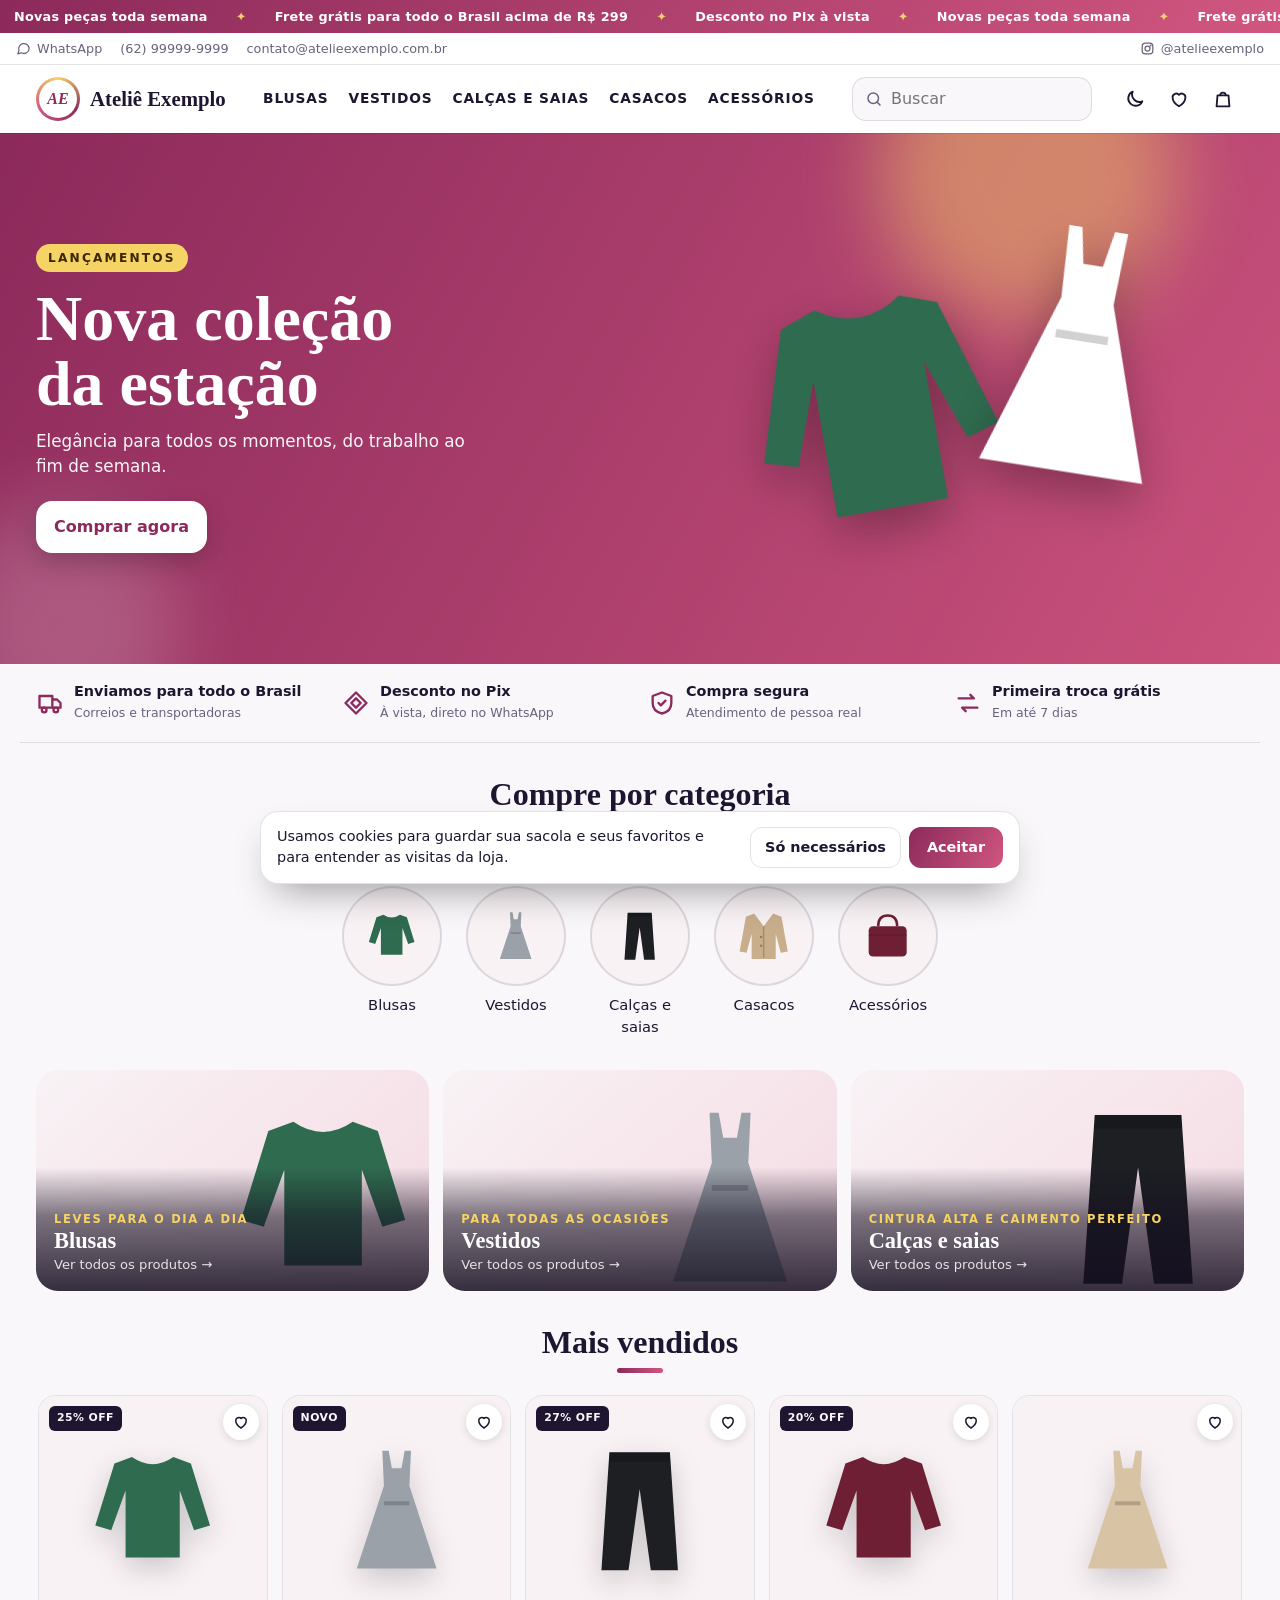
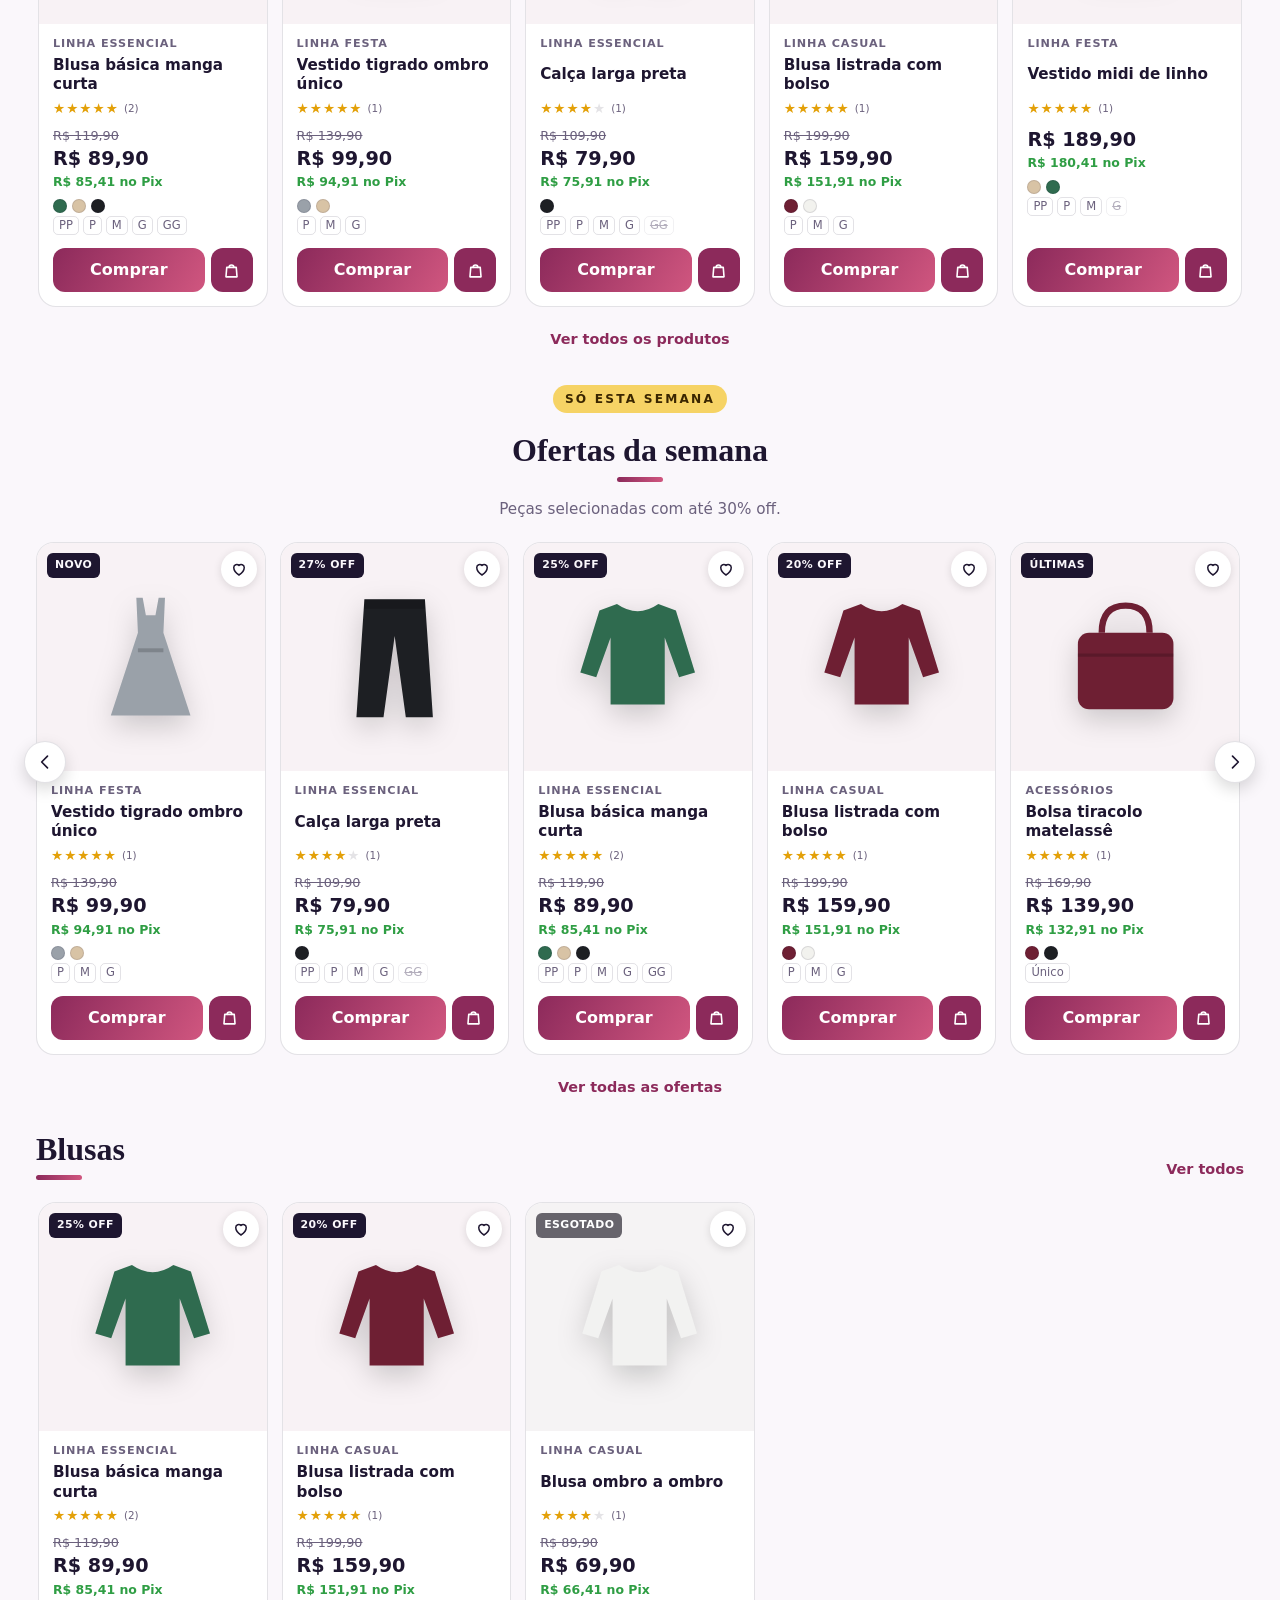
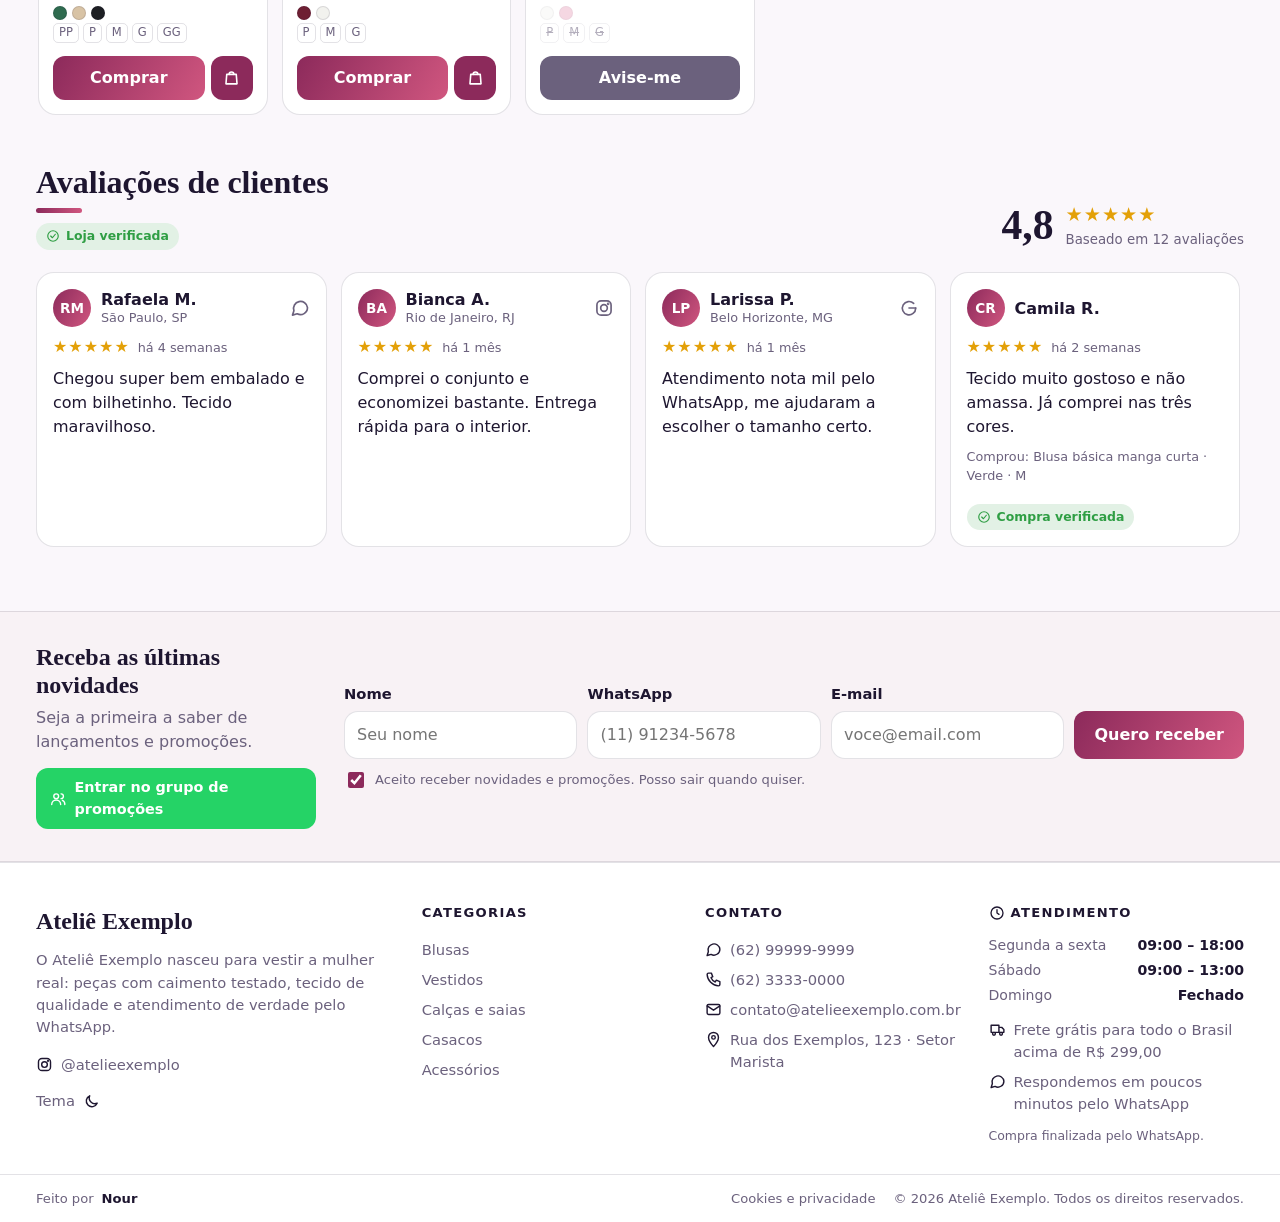
==== commit 0daef36b: "Catálogo: banco, painel do lojista e revisão de segurança Loja passa a ler o banco (?loja=slug), reg" ====
--- a/catalogo/index.html
+++ b/catalogo/index.html
@@ -6,6 +6,8 @@
 <meta name="theme-color" content="#8C2A5B">
 <title>Catálogo</title>
 <meta name="description" content="Catálogo digital com pedido pelo WhatsApp.">
+<meta name="referrer" content="strict-origin-when-cross-origin">
+<meta http-equiv="Content-Security-Policy" content="default-src 'self'; script-src 'self' 'unsafe-inline'; style-src 'self' 'unsafe-inline' https://fonts.googleapis.com; font-src https://fonts.gstatic.com; img-src 'self' https: data:; connect-src https://*.supabase.co; base-uri 'self'; form-action 'none'">
 <link rel="preconnect" href="https://fonts.googleapis.com">
 <link rel="preconnect" href="https://fonts.gstatic.com" crossorigin>
 <link href="https://fonts.googleapis.com/css2?family=Playfair+Display:ital,wght@0,700;1,700&family=Outfit:wght@400;500;600;700;800&display=swap" rel="stylesheet">
@@ -13,12 +15,21 @@
 </head>
 <body>
 <div id="app"></div>
+<script src="js/config.js"></script>
 <script>
-/* ?modelo=pet-shop abre um modelo pronto da pasta modelos/ (para demonstração); sem isso, usa js/dados.js */
+/* ?loja=slug lê a loja do banco; ?modelo=pet-shop abre um modelo pronto (demonstração); sem nada, usa js/dados.js */
 (function () {
-  var m = (location.search.match(/[?&]modelo=([a-z0-9-]+)/) || [])[1];
-  var fila = [m ? 'modelos/' + m + '.js' : 'js/dados.js', 'js/catalogo.js'];
-  (function next() { var src = fila.shift(); if (!src) return; var s = document.createElement('script'); s.src = src; s.onload = next; s.onerror = function () { if (m) location.replace(location.pathname); }; document.body.appendChild(s); })();
+  var q = location.search, loja = (q.match(/[?&]loja=([a-z0-9-]+)/) || [])[1], m = (q.match(/[?&]modelo=([a-z0-9-]+)/) || [])[1];
+  function load(src, next) { var s = document.createElement('script'); s.src = src; s.onload = next || null; s.onerror = function () { if (m) location.replace(location.pathname); }; document.body.appendChild(s); }
+  function aviso(t) { document.getElementById('app').innerHTML = '<div style="max-width:420px;margin:18vh auto;padding:0 16px;text-align:center;font-family:Outfit,system-ui,sans-serif"><h1 style="font-size:1.4rem">' + t + '</h1><p style="color:#6B617D">Confira o endereço ou fale com a loja.</p></div>'; }
+  if (loja) {
+    window.nourRpc('catalogo_publico', { p_slug: loja }).then(function (d) {
+      if (!d || !d.loja) return aviso('Loja não encontrada');
+      window.LOJA = Object.assign({ nome: d.nome }, d.loja, { id: d.slug, api: true, avaliacoes: d.avaliacoes || [] });
+      window.CATEGORIAS = d.categorias || []; window.PRODUTOS = d.produtos || [];
+      load('js/catalogo.js');
+    }).catch(function () { aviso('Não foi possível abrir a loja agora'); });
+  } else load(m ? 'modelos/' + m + '.js' : 'js/dados.js', function () { load('js/catalogo.js'); });
 })();
 </script>
 </body>
--- a/catalogo/css/catalogo.css
+++ b/catalogo/css/catalogo.css
@@ -417,6 +417,10 @@
 .cbtns .want{padding:9px 18px}
 .ghost{border:1.5px solid var(--line);background:none;border-radius:12px;padding:9px 14px;font-weight:600}
 
+html:has(dialog[open]){overflow:hidden}
+body:has(.cookie) .fab{display:none}
+.cta[aria-busy="true"]{opacity:.7;pointer-events:none}
+
 /* aviso rápido */
 .toast{position:fixed;left:50%;bottom:calc(90px + env(safe-area-inset-bottom,0px));transform:translate(-50%,16px);opacity:0;pointer-events:none;z-index:60;background:var(--ink);color:var(--bgx);padding:11px 16px;border-radius:14px;font-weight:600;font-size:.92rem;max-width:calc(100% - 32px);text-align:center;transition:opacity .2s,transform .2s}
 .toast.on{opacity:1;transform:translate(-50%,0)}
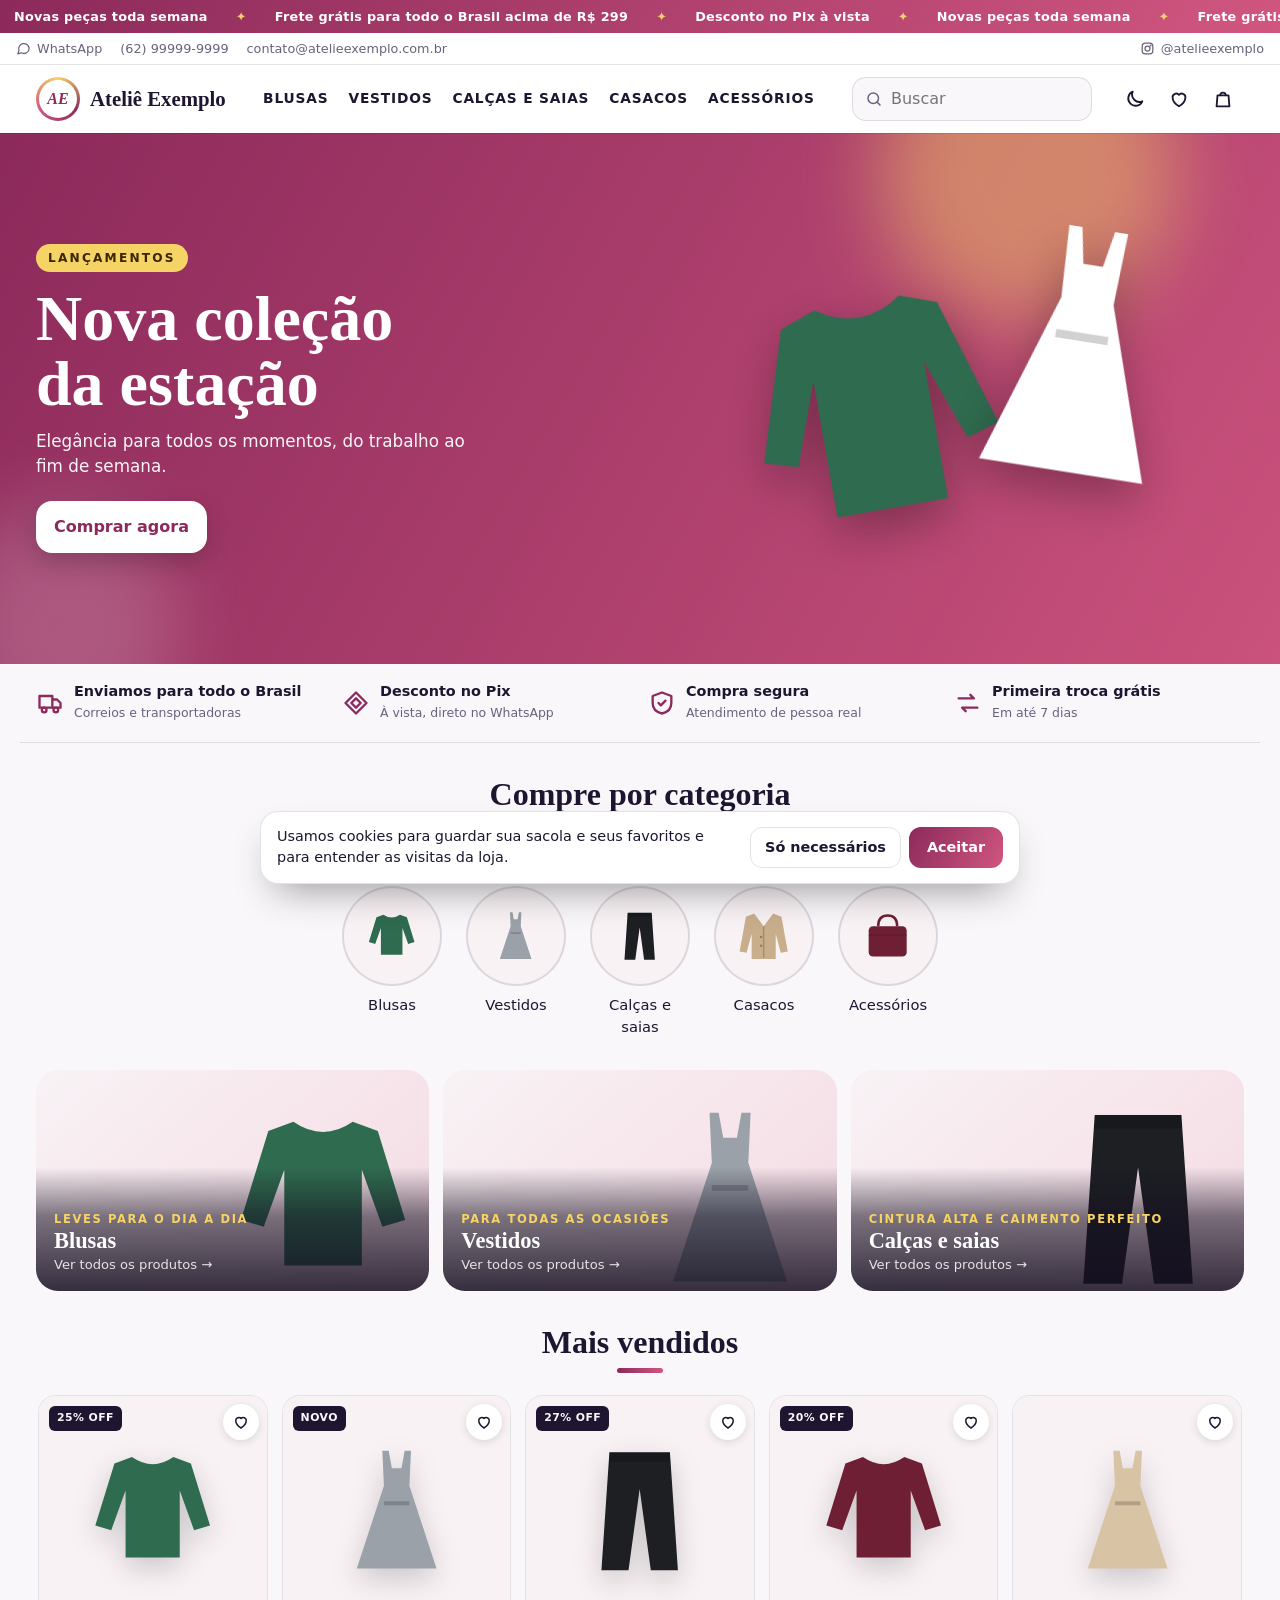
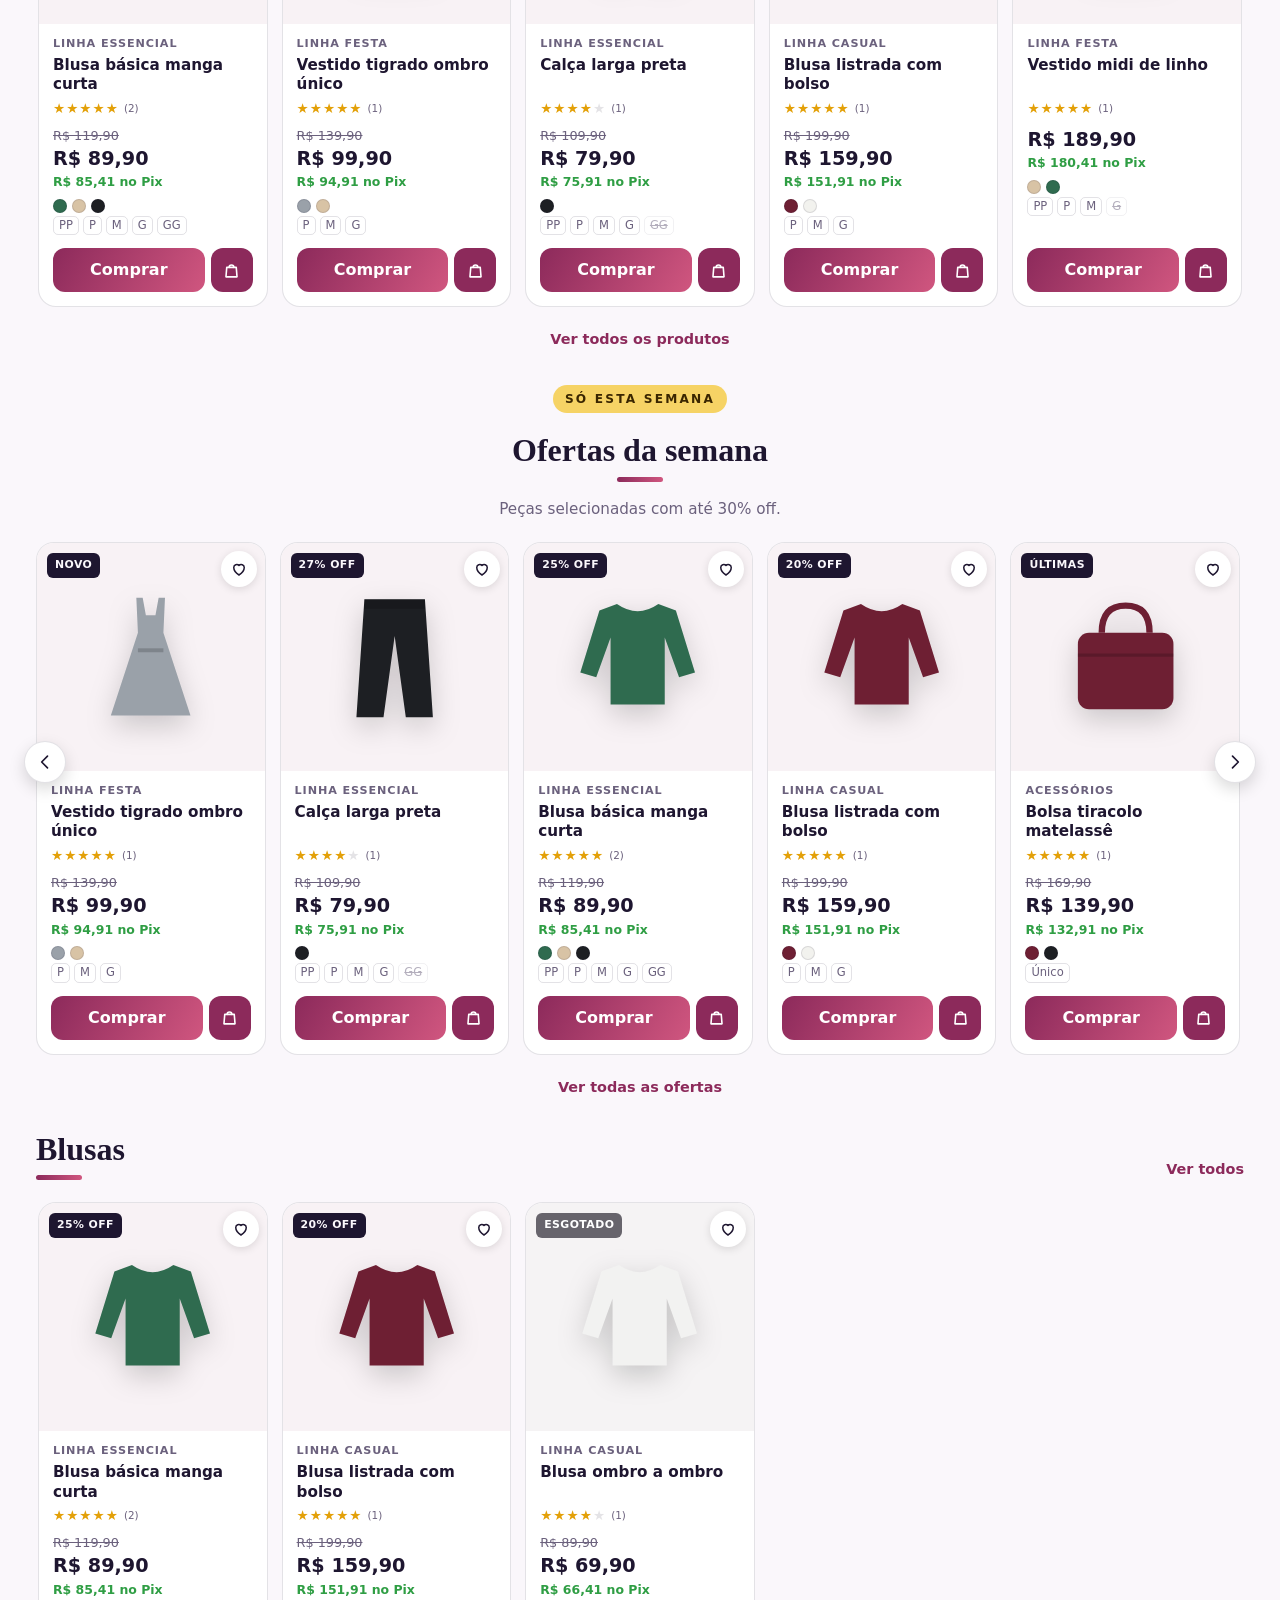
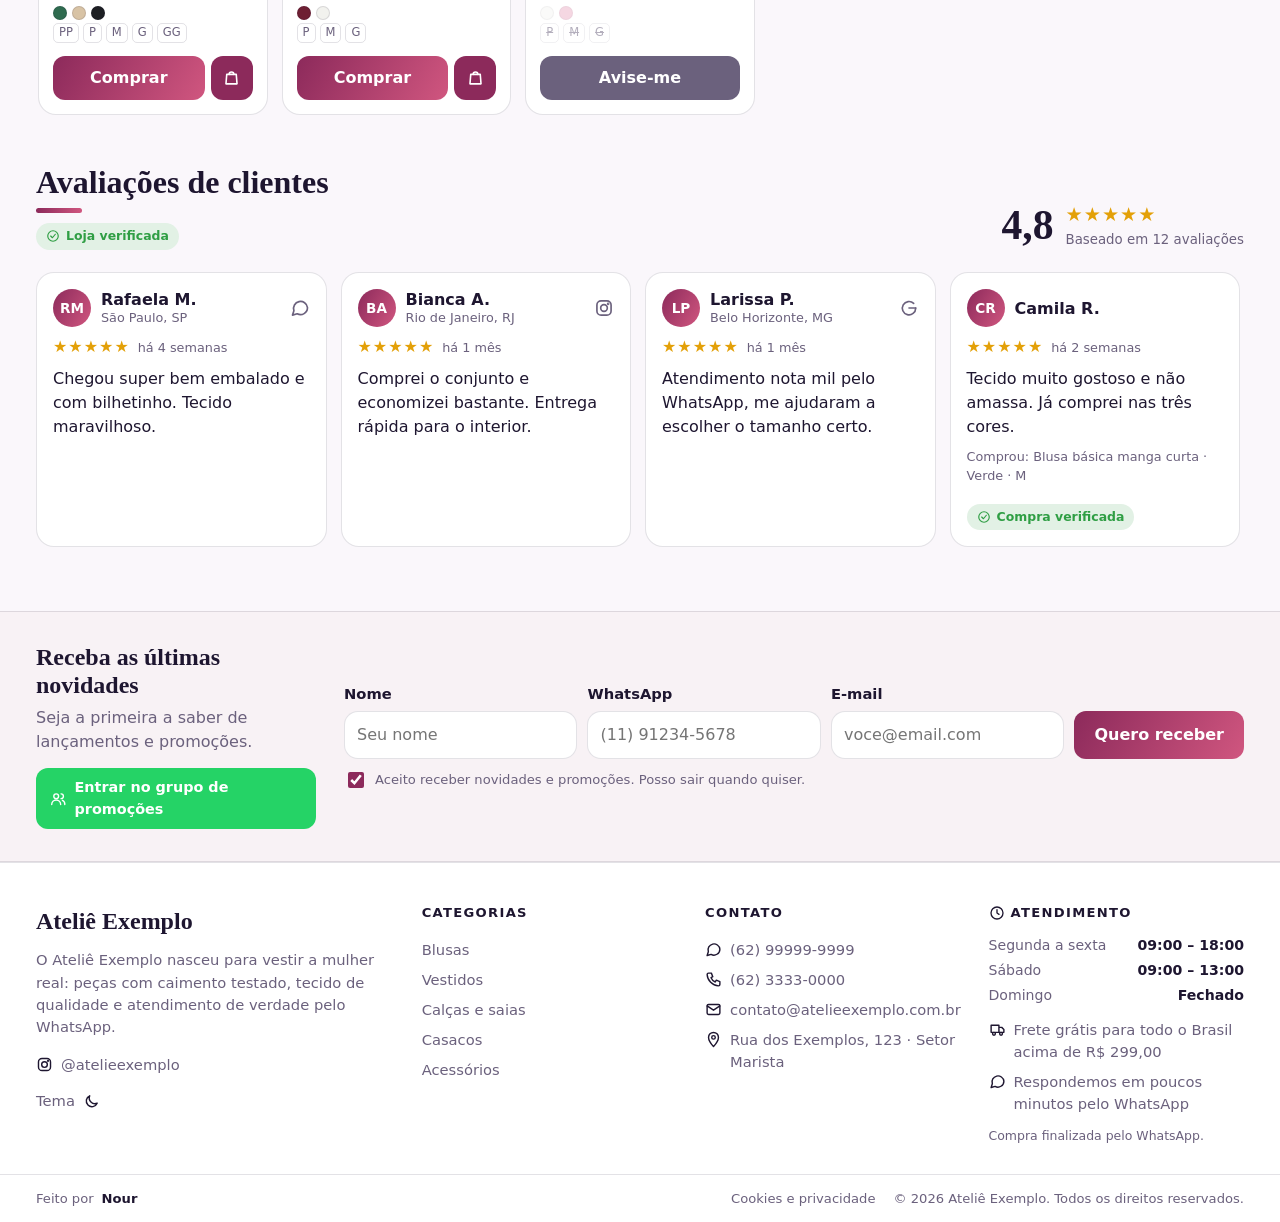
==== commit 4fb55b07: "Catálogo: fotos com compressão, planos, SEO, mapa, editor em etapas, estilos e datas especiais - Env" ====
--- a/catalogo/index.html
+++ b/catalogo/index.html
@@ -7,7 +7,7 @@
 <title>Catálogo</title>
 <meta name="description" content="Catálogo digital com pedido pelo WhatsApp.">
 <meta name="referrer" content="strict-origin-when-cross-origin">
-<meta http-equiv="Content-Security-Policy" content="default-src 'self'; script-src 'self' 'unsafe-inline'; style-src 'self' 'unsafe-inline' https://fonts.googleapis.com; font-src https://fonts.gstatic.com; img-src 'self' https: data:; connect-src https://*.supabase.co; base-uri 'self'; form-action 'none'">
+<meta http-equiv="Content-Security-Policy" content="default-src 'self'; script-src 'self' 'unsafe-inline'; style-src 'self' 'unsafe-inline' https://fonts.googleapis.com; font-src https://fonts.gstatic.com; img-src 'self' https: data:; connect-src https://*.supabase.co; frame-src https://www.google.com; base-uri 'self'; form-action 'none'">
 <link rel="preconnect" href="https://fonts.googleapis.com">
 <link rel="preconnect" href="https://fonts.gstatic.com" crossorigin>
 <link href="https://fonts.googleapis.com/css2?family=Playfair+Display:ital,wght@0,700;1,700&family=Outfit:wght@400;500;600;700;800&display=swap" rel="stylesheet">
@@ -20,14 +20,29 @@
 /* ?loja=slug lê a loja do banco; ?modelo=pet-shop abre um modelo pronto (demonstração); sem nada, usa js/dados.js */
 (function () {
   var q = location.search, loja = (q.match(/[?&]loja=([a-z0-9-]+)/) || [])[1], m = (q.match(/[?&]modelo=([a-z0-9-]+)/) || [])[1];
-  function load(src, next) { var s = document.createElement('script'); s.src = src; s.onload = next || null; s.onerror = function () { if (m) location.replace(location.pathname); }; document.body.appendChild(s); }
+  // Em /loja/<slug>/ a página vem do servidor com os dados embutidos; os arquivos ficam em /catalogo/.
+  var B = document.querySelector('script[src$="js/config.js"]').src.replace(/js\/config\.js.*$/, ''), emb = document.getElementById('nour-dados');
+  function load(src, next) { var s = document.createElement('script'); s.src = B + src; s.onload = next || null; s.onerror = function () { if (m) location.replace(location.pathname); }; document.body.appendChild(s); }
   function aviso(t) { document.getElementById('app').innerHTML = '<div style="max-width:420px;margin:18vh auto;padding:0 16px;text-align:center;font-family:Outfit,system-ui,sans-serif"><h1 style="font-size:1.4rem">' + t + '</h1><p style="color:#6B617D">Confira o endereço ou fale com a loja.</p></div>'; }
-  if (loja) {
+  function abre(d) {
+    window.LOJA = Object.assign({ nome: d.nome }, d.loja, { id: d.slug, api: true, avaliacoes: d.avaliacoes || [] });
+    window.CATEGORIAS = d.categorias || []; window.PRODUTOS = d.produtos || []; window.NOUR_ABRIR = d.abrir || '';
+    load('js/catalogo.js');
+  }
+  var pv = (q.match(/[?&]previa=([a-z0-9-]+)/) || [])[1];
+  if (pv) {
+    // Prévia do painel: lê o rascunho salvo pelo editor; não grava visitas, cookies nem pedidos.
+    var r = null; try { r = JSON.parse(localStorage.getItem('nourprevia:' + pv) || 'null'); } catch (e) {}
+    if (!r) return load('js/dados.js', function () { load('js/catalogo.js'); });
+    window.LOJA = Object.assign({ nome: r.nome }, r.loja, { id: 'previa-' + pv, api: false, previa: true, cookies: false, avaliacoes: r.avaliacoes || [] });
+    window.CATEGORIAS = r.categorias || []; window.PRODUTOS = r.produtos || [];
+    return load('js/catalogo.js');
+  }
+  if (emb) { try { abre(JSON.parse(emb.textContent)); } catch (e) { aviso('Não foi possível abrir a loja agora'); } }
+  else if (loja) {
     window.nourRpc('catalogo_publico', { p_slug: loja }).then(function (d) {
       if (!d || !d.loja) return aviso('Loja não encontrada');
-      window.LOJA = Object.assign({ nome: d.nome }, d.loja, { id: d.slug, api: true, avaliacoes: d.avaliacoes || [] });
-      window.CATEGORIAS = d.categorias || []; window.PRODUTOS = d.produtos || [];
-      load('js/catalogo.js');
+      abre(d);
     }).catch(function () { aviso('Não foi possível abrir a loja agora'); });
   } else load(m ? 'modelos/' + m + '.js' : 'js/dados.js', function () { load('js/catalogo.js'); });
 })();
--- a/catalogo/css/catalogo.css
+++ b/catalogo/css/catalogo.css
@@ -409,6 +409,14 @@
 .cart-empty{text-align:center;padding:40px 20px;color:var(--muted)}
 .cart-empty b{display:block;color:var(--ink);font-size:1.15rem;margin-bottom:6px}
 
+/* cupom */
+.cupom{display:flex;gap:8px;align-items:center}
+.cupom input{flex:1;min-width:0;border:1.5px dashed var(--line);border-radius:14px;background:var(--card);padding:11px 12px;font-size:16px;text-transform:uppercase}
+.cupom input:focus{outline:0;border-color:var(--p1)}
+.cupom.on{justify-content:space-between;border:1.5px solid color-mix(in srgb,var(--ok) 50%,var(--line));background:color-mix(in srgb,var(--ok) 8%,var(--card));border-radius:14px;padding:9px 12px}
+.cupom.on span{display:flex;flex-direction:column}
+.cupom.on small{color:var(--muted);font-size:.8rem}
+
 /* aviso de cookies */
 .cookie{position:fixed;left:var(--gut-l);right:var(--gut-r);bottom:calc(16px + env(safe-area-inset-bottom,0px));z-index:35;max-width:760px;margin:0 auto;background:var(--card);border:1px solid var(--line);border-radius:18px;box-shadow:0 18px 40px -16px rgba(0,0,0,.45);padding:14px 16px;display:flex;flex-wrap:wrap;align-items:center;gap:12px;font-size:.9rem}
 .cookie p{flex:1 1 300px}
@@ -447,3 +455,47 @@
 }
 
 @media (prefers-reduced-motion:reduce){*,*::before,*::after{animation:none!important;transition:none!important}}
+
+/* mapa da loja física no rodapé */
+.mapa{display:grid;gap:10px;padding-bottom:24px}
+.mapa iframe{width:100%;height:260px;border:0;border-radius:16px;background:var(--soft, #eee)}
+.mapa .cta{justify-self:start;display:inline-flex;align-items:center;gap:8px;width:auto}
+.mapa .cta svg{width:18px;height:18px}
+a.nm{color:inherit;text-decoration:none}
+a.nm:hover{text-decoration:underline;text-underline-offset:3px}
+main.seo{max-width:960px;margin:0 auto;padding:24px 16px;font-family:Outfit,system-ui,sans-serif}
+
+/* banner com foto real de fundo */
+.hero.foto{background:var(--p1);animation:none;min-height:clamp(380px,52vw,560px);display:flex;align-items:center}
+.hero.foto .hbg,.hero.foto .hbg img{position:absolute;inset:0;width:100%;height:100%;object-fit:cover}
+.hero.foto::after{content:"";position:absolute;inset:0;background:linear-gradient(90deg,color-mix(in srgb,var(--p1) 88%,transparent) 0%,color-mix(in srgb,var(--p1) 55%,transparent) 45%,transparent 80%)}
+.hero.foto .in{grid-template-columns:minmax(0,1fr);width:100%}
+.hero.foto .copy{max-width:560px;text-shadow:0 2px 18px rgba(0,0,0,.25)}
+@media (max-width:760px){.hero.foto{min-height:520px;align-items:flex-end}.hero.foto::after{background:linear-gradient(0deg,color-mix(in srgb,var(--p1) 92%,transparent) 0%,color-mix(in srgb,var(--p1) 60%,transparent) 50%,transparent 85%)}}
+
+/* ---------- estilo Minimalista: fundo claro, sem degradês nem sombras, tipografia única ---------- */
+.est-minimalista{--fh:'Outfit',system-ui,sans-serif}
+.est-minimalista .hero:not(.foto){background:var(--soft);color:var(--ink);animation:none}
+.est-minimalista .hero .blob{display:none}
+.est-minimalista .hero h1{font-weight:600;letter-spacing:-.02em}
+.est-minimalista .hero .cta.light{background:var(--ink);color:var(--card);box-shadow:none}
+.est-minimalista .cta{background:var(--ink);color:var(--card);box-shadow:none;border-radius:10px}
+.est-minimalista .pc,.est-minimalista .catcard,.est-minimalista .perk{box-shadow:none!important;border-radius:8px}
+.est-minimalista .pc .ph,.est-minimalista .catcard img{border-radius:6px}
+.est-minimalista .tick{background:var(--ink)}
+.est-minimalista .h::after{display:none}
+.est-minimalista .kick{background:transparent;color:inherit;border:1px solid currentColor}
+/* ---------- estilo Moderno: títulos fortes em caixa alta, cantos bem arredondados, contraste alto ---------- */
+.est-moderno{--fh:'Outfit',system-ui,sans-serif}
+.est-moderno .hero h1,.est-moderno .h{font-weight:800;text-transform:uppercase;letter-spacing:-.03em;line-height:.95}
+.est-moderno .hero:not(.foto){background:linear-gradient(135deg,#0F0B14,var(--p1) 70%,var(--p2))}
+.est-moderno .cta{border-radius:999px}
+.est-moderno .pc{border-radius:22px}
+.est-moderno .pc .ph{border-radius:18px}
+.est-moderno .catcard{border-radius:26px}
+.est-moderno .kick{border-radius:6px}
+/* ---------- temas de data ---------- */
+.saz-natal .hero::before{content:"";position:absolute;inset:0;z-index:1;pointer-events:none;opacity:.35;background-image:radial-gradient(#fff 1.4px,transparent 1.6px),radial-gradient(#fff 1px,transparent 1.2px);background-size:46px 46px,23px 23px;background-position:0 0,11px 15px}
+.saz-blackfriday .hero .kick{background:#FFD400;color:#111;font-weight:800}
+.saz-blackfriday .tick{background:#111;color:#FFD400}
+.saz-blackfriday .tag{background:#FFD400;color:#111}
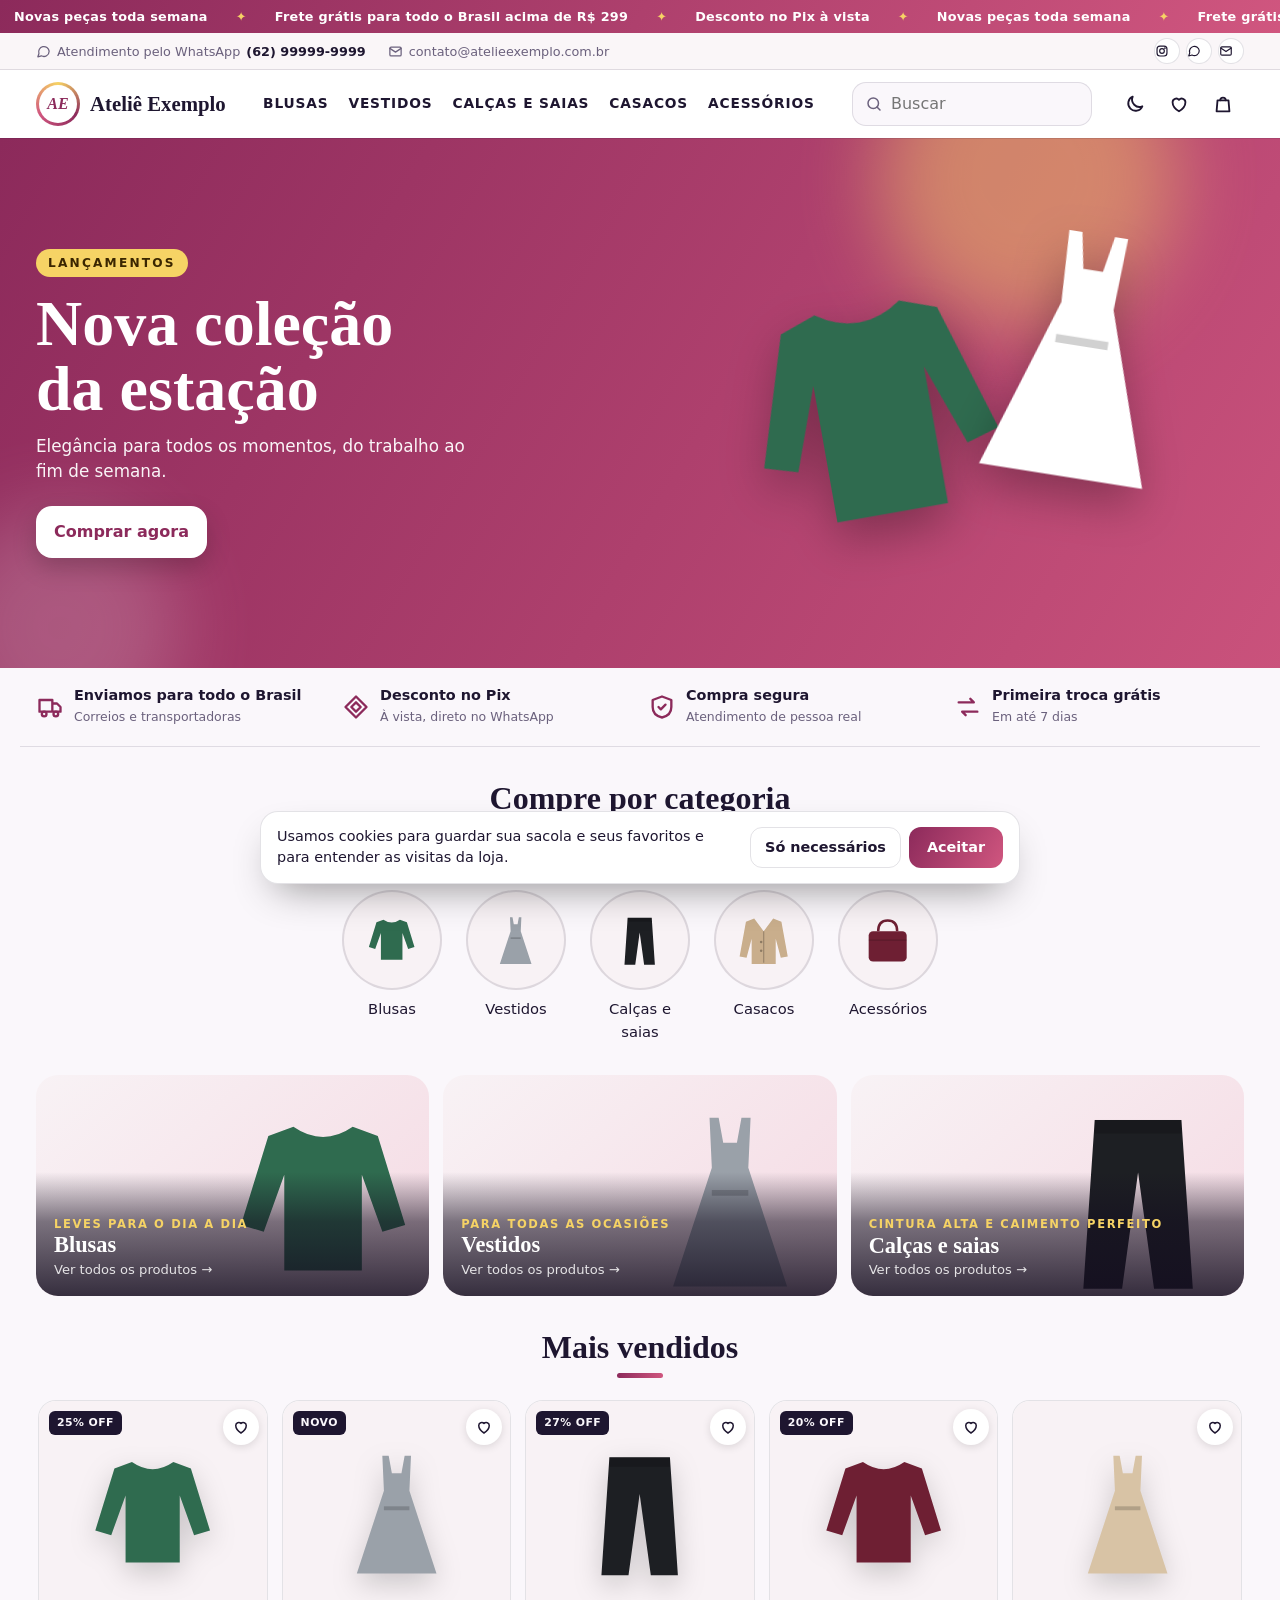
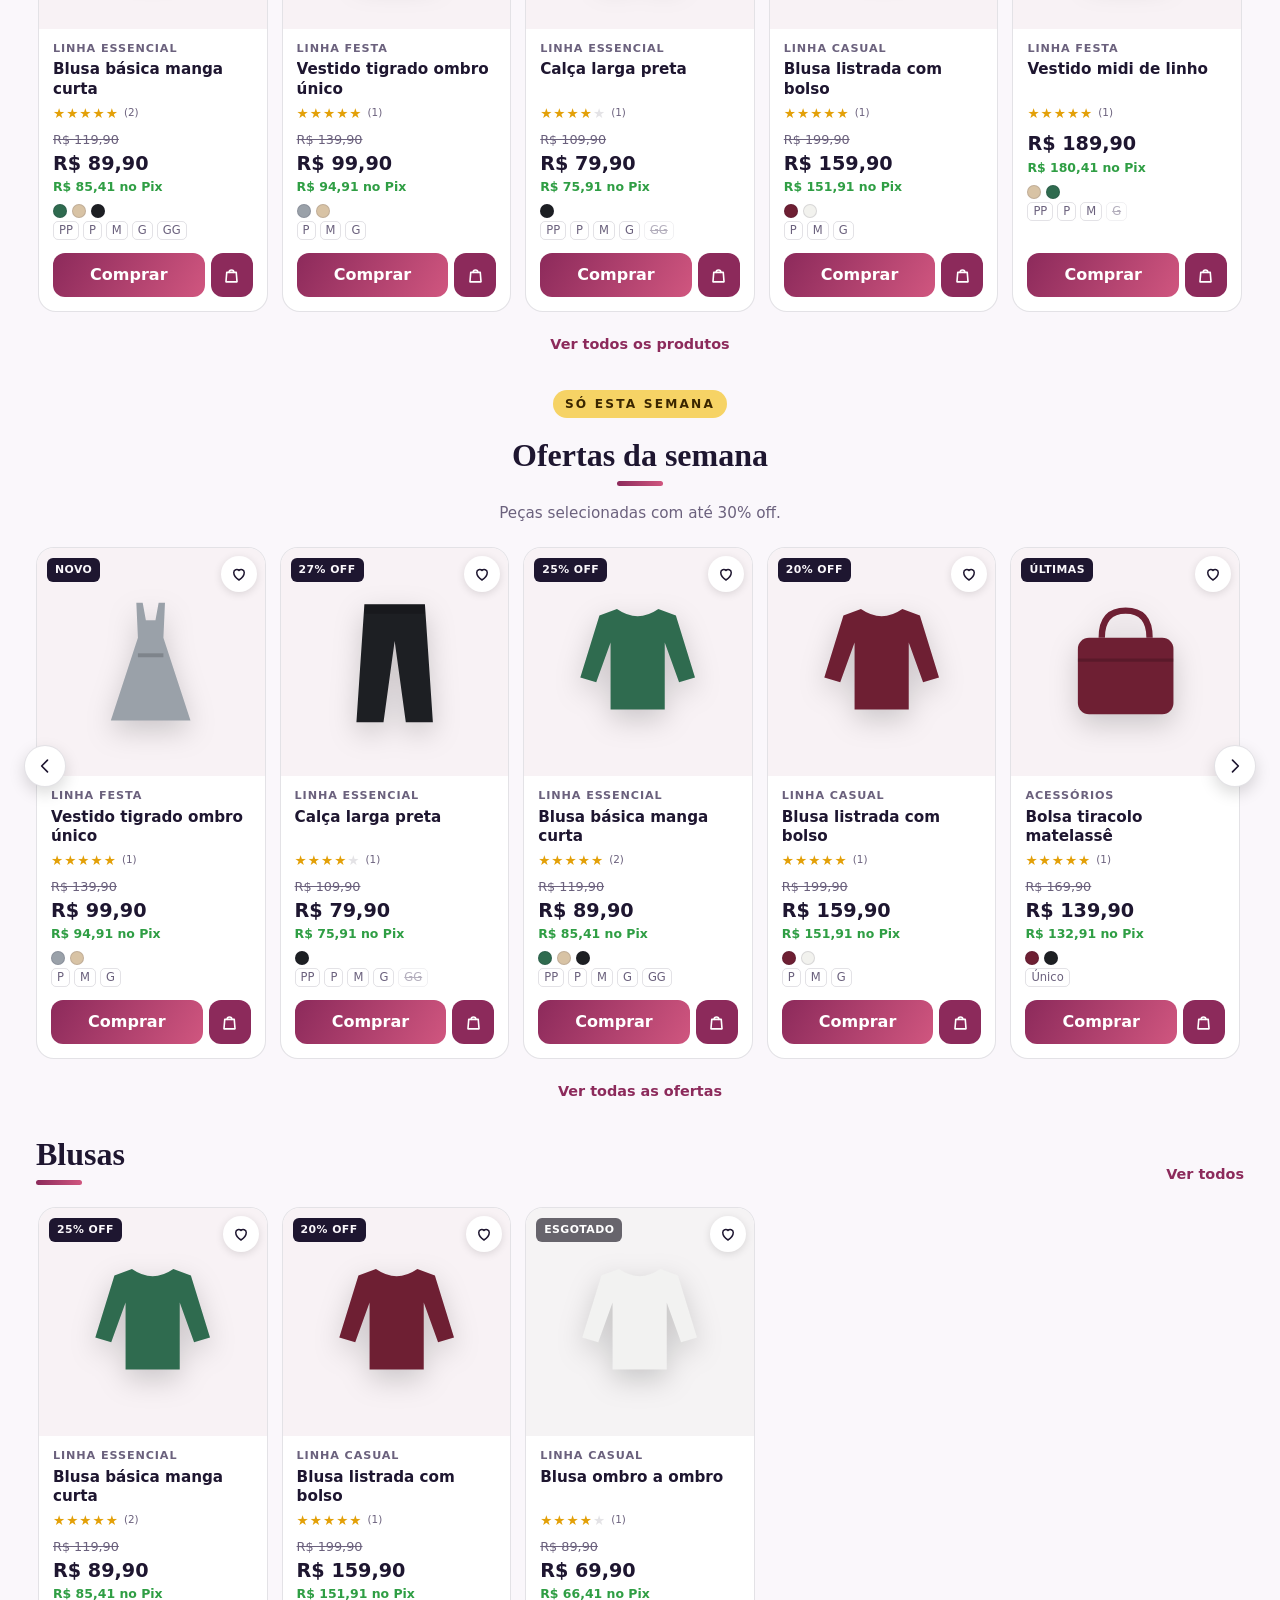
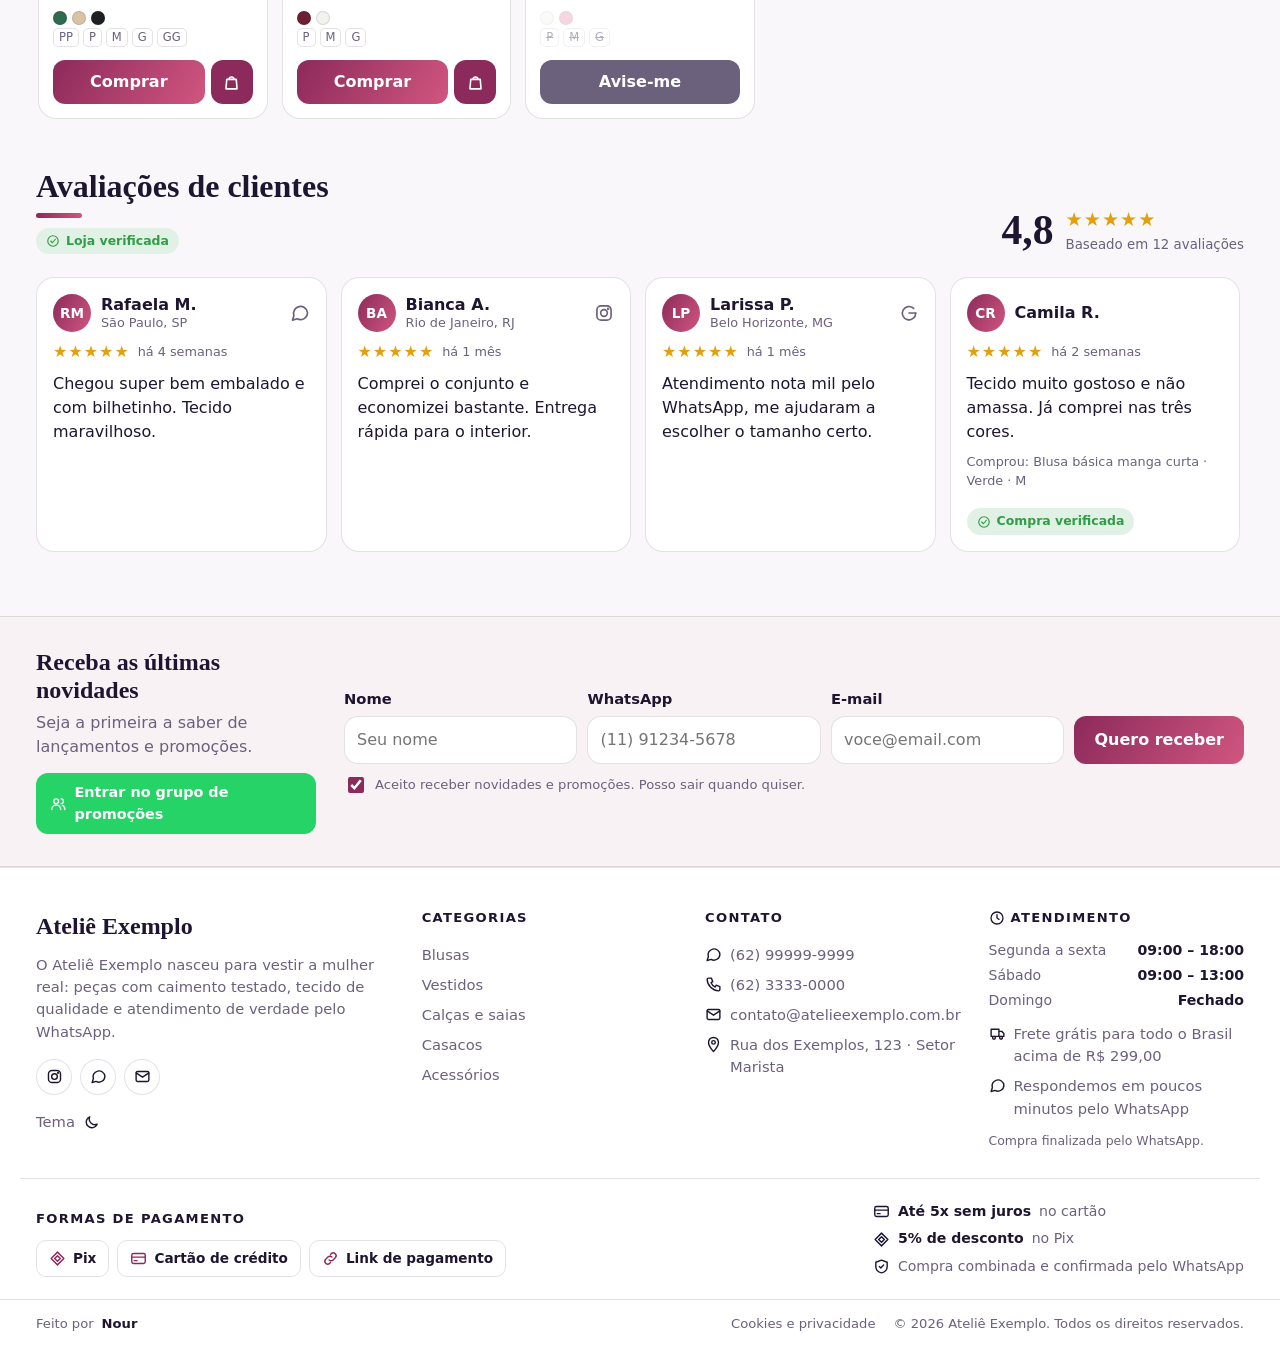
==== commit 26c8b9b4: "Proteção contra cópia no padrão do Bio Site para a loja e o painel (print e impressão liberados) - j" ====
--- a/catalogo/index.html
+++ b/catalogo/index.html
@@ -16,6 +16,7 @@
 <body>
 <div id="app"></div>
 <script src="js/config.js"></script>
+<script src="js/protecao.js"></script>
 <script>
 /* ?loja=slug lê a loja do banco; ?modelo=pet-shop abre um modelo pronto (demonstração); sem nada, usa js/dados.js */
 (function () {
--- a/catalogo/css/catalogo.css
+++ b/catalogo/css/catalogo.css
@@ -43,10 +43,21 @@
 .tick span{margin:0 14px}
 .tick span:nth-child(even){color:var(--p3)}
 @keyframes marq{to{transform:translateX(-50%)}}
-.info{display:flex;align-items:center;gap:18px;font-size:.8rem;color:var(--muted);padding-block:6px;border-bottom:1px solid var(--line);max-width:none}
+.info{font-size:.8rem;color:var(--muted);border-bottom:1px solid var(--line);background:color-mix(in srgb,var(--p1) 4%,var(--card))}
+.info .wrap{display:flex;align-items:center;gap:22px;padding-block:5px}
 .info a,.info span{display:inline-flex;align-items:center;gap:6px;white-space:nowrap}
+.info a:hover{color:var(--ink)}
+.info b{color:var(--ink);font-weight:600}
 .info svg{width:15px;height:15px}
 .info .r{margin-left:auto}
+.info .soc{width:26px;height:26px}.info .soc svg{width:14px;height:14px}
+@media (max-width:640px){.info{display:none}}
+.socs{display:inline-flex;gap:8px;align-items:center}
+.soc{width:36px;height:36px;border-radius:50%;display:inline-grid;place-items:center;border:1px solid var(--line);color:var(--ink);background:var(--card);transition:background .15s,color .15s,border-color .15s}
+.soc svg{width:17px;height:17px}
+.soc:hover{background:var(--p1);border-color:var(--p1);color:var(--hi)}
+.soc.sm{width:26px;height:26px}.soc.sm svg{width:13px;height:13px}
+.about .socs{margin:4px 0 6px}
 .nav{display:flex;align-items:center;gap:22px;padding-block:12px}
 .logo{display:flex;align-items:center;gap:10px;min-width:0;flex:none}
 .logo b{font-family:var(--fh);font-size:1.3rem;line-height:1.1;white-space:nowrap}
@@ -499,3 +510,13 @@
 .saz-blackfriday .hero .kick{background:#FFD400;color:#111;font-weight:800}
 .saz-blackfriday .tick{background:#111;color:#FFD400}
 .saz-blackfriday .tag{background:#FFD400;color:#111}
+
+/* formas de pagamento no rodapé */
+.pays{display:flex;justify-content:space-between;align-items:flex-end;gap:18px 32px;flex-wrap:wrap;padding-block:22px;border-top:1px solid var(--line)}
+.pchips{display:flex;flex-wrap:wrap;gap:8px}
+.pchip{display:inline-flex;align-items:center;gap:7px;padding:7px 12px;border:1px solid var(--line);border-radius:10px;font-size:.85rem;font-weight:600;background:var(--bg)}
+.pchip svg{width:17px;height:17px;color:var(--p1)}
+.pinfo{display:grid;gap:6px;font-size:.88rem;color:var(--muted)}
+.pinfo span{display:flex;align-items:center;gap:8px}.pinfo svg{width:17px;height:17px;color:var(--ink);flex:none}
+.pinfo b{color:var(--ink)}
+.madeby a{display:inline-flex;align-items:center;gap:8px}
